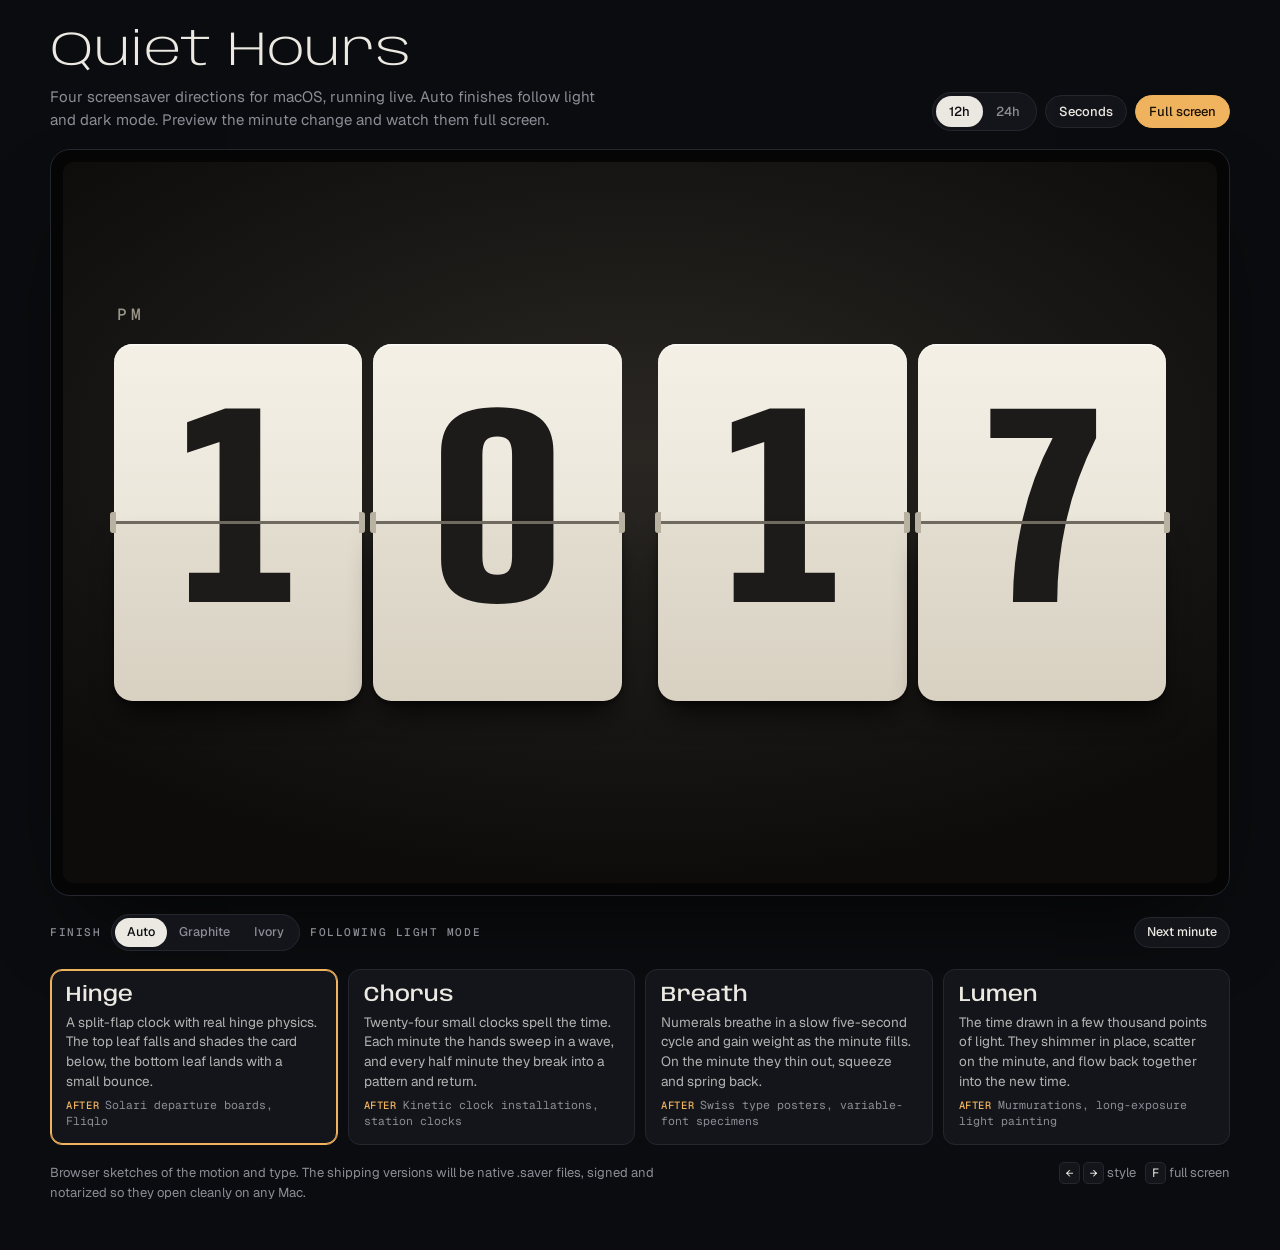
==== reference/prototype.html @ ca8e8304 "Phase 1: screensaver skeleton and Hinge clock QuietHours.saver (principal class QuietHoursView) plus" ====
<!doctype html>
<html lang="en">
<head>
<meta charset="utf-8">
<meta name="viewport" content="width=device-width, initial-scale=1, viewport-fit=cover">
</head>
<body style="margin:0">
<title>Quiet Hours</title>
<meta name="claude:viewport-fit-sides" content="cover">
<link rel="preconnect" href="https://fonts.googleapis.com">
<link rel="preconnect" href="https://fonts.gstatic.com" crossorigin>
<link rel="stylesheet" href="https://fonts.googleapis.com/css2?family=Anybody:wdth,wght@50..150,100..900&family=Geist:wght@400;500;600&family=Geist+Mono:wght@400;500&display=swap">
<style>
/* Layout: a single "display" holding the live clock, controls above, finish + time preview under it, the four directions as picks below */
:root{
  --bg:#0b0c0f; --panel:#13151a; --line:#24272e; --ink:#ece9e2; --muted:#8b8e96; --accent:#f0b35e; --accent-ink:#1c1306;
  --f-display:"Anybody","Arial Narrow",system-ui,sans-serif;
  --f-body:"Geist",system-ui,-apple-system,"Segoe UI",sans-serif;
  --f-mono:"Geist Mono",ui-monospace,"SF Mono",Menlo,monospace;
  color-scheme:dark;
}
[hidden]{display:none!important}
html,body{background:var(--bg);color:var(--ink)}
body{font-family:var(--f-body);font-size:15px;line-height:1.5;-webkit-font-smoothing:antialiased}
.wrap{max-width:1180px;margin:0 auto;padding-left:max(16px,env(safe-area-inset-left,0px));padding-right:max(16px,env(safe-area-inset-right,0px));padding-block:28px 48px;display:grid;gap:18px}
header{display:flex;flex-wrap:wrap;align-items:flex-end;justify-content:space-between;gap:16px 24px}
.brand{min-width:0}
.brand h1{margin:0;font-family:var(--f-display);font-weight:300;font-variation-settings:"wdth" 130,"wght" 280;font-size:clamp(32px,5vw,48px);line-height:1;letter-spacing:-.01em}
.brand p{margin:10px 0 0;color:var(--muted);max-width:56ch;text-wrap:pretty}
.controls{display:flex;flex-wrap:wrap;gap:8px;align-items:center}
.seg{display:inline-flex;flex-wrap:wrap;border:1px solid var(--line);border-radius:999px;padding:3px;background:var(--panel)}
.seg button,.btn{font:500 13px/1 var(--f-body);border-radius:999px;padding:9px 13px;cursor:pointer}
.seg button{color:var(--muted);background:transparent;border:0}
.seg button:hover{color:var(--ink)}
.seg button[aria-pressed="true"]{background:var(--ink);color:var(--bg)}
.btn{border:1px solid var(--line);background:var(--panel);color:var(--ink)}
.btn:hover{border-color:#3a3e47}
.btn[aria-pressed="true"]{border-color:var(--accent);color:var(--accent)}
.btn.primary{background:var(--accent);border-color:var(--accent);color:var(--accent-ink)}
button:focus-visible{outline:2px solid var(--accent);outline-offset:2px}

.device{background:#050506;border:1px solid var(--line);border-radius:20px;padding:clamp(6px,1.1vw,12px);box-shadow:0 40px 90px -40px rgba(0,0,0,.9)}
.screen{position:relative;width:100%;max-width:100%;aspect-ratio:16/10;overflow:hidden;border-radius:10px;background:#000;container-type:inline-size}
.device:fullscreen{padding:0;border:0;border-radius:0;background:#000;display:flex;align-items:stretch}
.device:fullscreen .screen{aspect-ratio:auto;height:100%;border-radius:0}
.device.idle .screen{cursor:none}
.under{display:flex;flex-wrap:wrap;justify-content:space-between;align-items:center;gap:10px 16px}
.finish{display:flex;align-items:center;gap:10px;flex-wrap:wrap}
.label{font:500 11px/1 var(--f-mono);letter-spacing:.14em;text-transform:uppercase;color:var(--muted)}
.finish .seg button{font-size:12.5px;padding:8px 12px}
.sim{display:flex;align-items:center;gap:8px;flex-wrap:wrap}
.sim .btn{padding:8px 12px;font-size:12.5px}
.sim-note{font:500 12px/1 var(--f-mono);color:var(--accent)}

.styles{display:grid;grid-template-columns:repeat(auto-fit,minmax(220px,1fr));gap:10px}
.card{all:unset;box-sizing:border-box;cursor:pointer;display:grid;gap:6px;align-content:start;background:var(--panel);border:1px solid var(--line);border-radius:12px;padding:14px 15px 15px;min-width:0}
.card:hover{border-color:#3a3e47}
.card:focus-visible{outline:2px solid var(--accent);outline-offset:2px}
.card[aria-pressed="true"]{border-color:var(--accent);box-shadow:inset 0 0 0 1px var(--accent)}
.card .nm{font-family:var(--f-display);font-variation-settings:"wdth" 112,"wght" 520;font-size:21px;line-height:1.1;color:var(--ink)}
.card .ln{color:#b3b3b2;font-size:13.5px;line-height:1.45;text-wrap:pretty}
.card .insp{font:11.5px/1.4 var(--f-mono);color:var(--muted)}
.card .insp b{font-weight:500;color:var(--accent);letter-spacing:.06em;text-transform:uppercase;font-size:10.5px;margin-right:6px}
footer{display:flex;flex-wrap:wrap;justify-content:space-between;gap:8px 24px;color:var(--muted);font-size:13px}
footer p{margin:0;max-width:70ch}
kbd{font:12px/1 var(--f-mono);color:var(--ink);border:1px solid var(--line);border-radius:5px;padding:2px 6px;background:var(--panel)}

.fill{position:absolute;inset:0;width:100%;height:100%;display:block}
.corner-label{position:absolute;right:3.2cqw;bottom:2.8cqw;font:500 1.4cqw/1 var(--f-mono);letter-spacing:.24em;white-space:pre}

/* ---------- Hinge ---------- */
.hinge{--bgA:#1a1b1f;--bgB:#070708;--topA:#25262b;--topB:#1d1e22;--botA:#1a1b1e;--botB:#141517;--ink:#efebe2;--seam:#050506;--pin:#34353b;--lab:#7f7c75;--hi:rgba(255,255,255,.07);--fold:rgba(0,0,0,.62);
  position:absolute;inset:0;display:grid;place-items:center;background:radial-gradient(ellipse 70% 60% at 50% 40%,var(--bgA),var(--bgB))}
.hinge[data-v="ivory"]{--bgA:#2a2723;--bgB:#0d0c0b;--topA:#f4f0e6;--topB:#ebe6da;--botA:#e3ddd0;--botB:#d8d1c2;--ink:#1c1b19;--seam:#6f695f;--pin:#b9b2a3;--lab:#9b958a;--hi:rgba(255,255,255,.7);--fold:rgba(40,30,15,.38)}
.hinge-row{position:relative;display:flex;align-items:flex-end;gap:3.2cqw}
.hg{display:flex;gap:1cqw}
.hinge-ampm{position:absolute;left:.3cqw;top:-3.2cqw;font:500 1.4cqw/1 var(--f-mono);letter-spacing:.24em;color:var(--lab)}
.flap{--h:31cqw;--w:21.5cqw;--r:1.6cqw;position:relative;width:var(--w);height:var(--h);perspective:60cqw;font-family:var(--f-display);font-weight:680;font-variation-settings:"wdth" 74,"wght" 680;font-size:calc(var(--h)*.8);color:var(--ink);font-feature-settings:"tnum"}
.flap.blank{display:none}
.hinge.with-s .flap{--h:25cqw;--w:17.4cqw}
.hinge .hs .flap{--h:8.4cqw;--w:5.9cqw;--r:.6cqw;opacity:.82}
.flap .half,.flap .leaf{position:absolute;left:0;right:0;height:50%;overflow:hidden;backface-visibility:hidden;-webkit-backface-visibility:hidden}
.flap .top,.flap .front{top:0;border-radius:var(--r) var(--r) 0 0;transform-origin:50% 100%;background:linear-gradient(var(--topA),var(--topB));box-shadow:inset 0 .12cqw 0 var(--hi)}
.flap .bottom,.flap .back{bottom:0;border-radius:0 0 var(--r) var(--r);transform-origin:50% 0;background:linear-gradient(var(--botA),var(--botB))}
.flap .bottom{box-shadow:0 1.6cqw 2.6cqw -.8cqw rgba(0,0,0,.8),0 .3cqw .5cqw rgba(0,0,0,.35)}
.flap span{position:absolute;left:0;right:0;height:var(--h);line-height:var(--h);text-align:center}
.flap .top span,.flap .front span{top:0}
.flap .bottom span,.flap .back span{bottom:0}
.flap::after{content:"";position:absolute;left:0;right:0;top:calc(50% - .1cqw);height:.2cqw;background:var(--seam);z-index:4}
.flap::before{content:"";position:absolute;left:-.3cqw;right:-.3cqw;top:calc(50% - .9cqw);height:1.8cqw;z-index:5;
  background:linear-gradient(90deg,var(--pin) 0 .55cqw,transparent .55cqw calc(100% - .55cqw),var(--pin) calc(100% - .55cqw));border-radius:.25cqw}
.hs .flap::before{top:calc(50% - .4cqw);height:.8cqw;left:-.15cqw;right:-.15cqw;background:linear-gradient(90deg,var(--pin) 0 .3cqw,transparent .3cqw calc(100% - .3cqw),var(--pin) calc(100% - .3cqw))}
.flap .leaf{display:none;z-index:3}
.flap.go .leaf{display:block}
.flap.go .front{animation:hFold .25s cubic-bezier(.6,0,.95,.5) forwards}
.flap.go .back{transform:rotateX(90deg);animation:hRise .42s .24s cubic-bezier(.18,1.65,.42,1) forwards}
.flap.go .front::after,.flap.go .back::after,.flap.go .bottom::after{content:"";position:absolute;inset:0;pointer-events:none}
.flap.go .front::after{background:linear-gradient(rgba(0,0,0,0),var(--fold));opacity:0;animation:hIn .25s forwards}
.flap.go .back::after{background:linear-gradient(var(--fold),rgba(0,0,0,0));animation:hOut .42s .24s forwards}
.flap.go .bottom::after{background:var(--fold);opacity:0;animation:hIn .25s forwards}
@keyframes hFold{from{transform:rotateX(0)}to{transform:rotateX(-90deg)}}
@keyframes hRise{from{transform:rotateX(90deg)}to{transform:rotateX(0)}}
@keyframes hIn{from{opacity:0}to{opacity:1}}
@keyframes hOut{from{opacity:1}to{opacity:0}}

/* ---------- Breath ---------- */
.breath{--bgA:#16161a;--bgB:#08080a;--ink:#f2eee6;--muted:#6f6d68;--tick:#2b2b30;
  position:absolute;inset:0;display:grid;place-content:center;justify-items:center;gap:2.6cqw;background:radial-gradient(ellipse 80% 70% at 50% 45%,var(--bgA),var(--bgB))}
.breath[data-v="paper"]{--bgA:#f2efe8;--bgB:#e2ddd2;--ink:#151515;--muted:#8e887d;--tick:#cdc6b8}
.br-time{display:flex;align-items:center;font-family:var(--f-display);font-size:28cqw;line-height:.8;color:var(--ink);letter-spacing:-.01em;font-feature-settings:"tnum"}
.br-time .d{display:inline-block;text-align:center;will-change:font-variation-settings}
.br-colon{display:flex;flex-direction:column;gap:var(--cg,.13em);margin:0 .05em;padding-top:.04em}
.br-colon i{display:block;width:var(--cd,.1em);height:var(--cd,.1em);border-radius:50%;background:var(--ink)}
.br-scale{display:flex;align-items:flex-end;gap:.42cqw;height:2.2cqw}
.br-scale b{display:block;width:.22cqw;height:1.1cqw;background:var(--tick);border-radius:.1cqw;transition:background .4s,height .4s}
.br-scale b.maj{height:1.8cqw}
.br-scale b.on{background:var(--ink)}
.br-meta{display:flex;gap:2.4cqw;min-height:1.6cqw;font:500 1.4cqw/1 var(--f-mono);letter-spacing:.24em;color:var(--muted)}

@media (prefers-reduced-motion: reduce){
  .flap.go .front,.flap.go .back,.flap.go .front::after,.flap.go .back::after,.flap.go .bottom::after{animation-duration:.01s;animation-delay:0s}
}
</style>

<div class="wrap">
  <header>
    <div class="brand">
      <h1>Quiet Hours</h1>
      <p>Four screensaver directions for macOS, running live. Auto finishes follow light and dark mode. Preview the minute change and watch them full screen.</p>
    </div>
    <div class="controls" role="group" aria-label="Clock settings">
      <div class="seg" role="group" aria-label="Hour format">
        <button type="button" id="fmt12" aria-pressed="true">12h</button>
        <button type="button" id="fmt24" aria-pressed="false">24h</button>
      </div>
      <button type="button" class="btn" id="secs" aria-pressed="false">Seconds</button>
      <button type="button" class="btn primary" id="fs">Full screen</button>
    </div>
  </header>

  <div class="device" id="device">
    <div class="screen" id="screen"></div>
  </div>

  <div class="under">
    <div class="finish">
      <span class="label">Finish</span>
      <div class="seg" id="finish" role="group" aria-label="Finish"></div>
      <span class="label" id="autoNote" hidden></span>
    </div>
    <div class="sim">
      <span class="sim-note" id="simNote" hidden>Previewing another time</span>
      <button type="button" class="btn" id="nextMin">Next minute</button>
      <button type="button" class="btn" id="live" hidden>Back to live</button>
    </div>
  </div>

  <div class="styles" id="styles" role="group" aria-label="Clock styles"></div>

  <footer>
    <p>Browser sketches of the motion and type. The shipping versions will be native .saver files, signed and notarized so they open cleanly on any Mac.</p>
    <span><kbd>←</kbd> <kbd>→</kbd> style &nbsp; <kbd>F</kbd> full screen</span>
  </footer>
</div>

<script>
(function(){
const reduce = matchMedia('(prefers-reduced-motion: reduce)').matches;
const state = {style:'hinge', h24:false, secs:false, offset:0, v:{}};
try{ const s=JSON.parse(localStorage.getItem('quiet-hours-3')||'{}'); if(s.style) state.style=s.style; state.h24=!!s.h24; state.secs=!!s.secs; if(s.v) state.v=s.v; }catch(e){}
function save(){ try{ localStorage.setItem('quiet-hours-3', JSON.stringify({style:state.style,h24:state.h24,secs:state.secs,v:state.v})); }catch(e){} }

const pad=n=>String(n).padStart(2,'0');
function parts(){
  const d=new Date(Date.now()+state.offset);
  const h=d.getHours(), m=d.getMinutes(), s=d.getSeconds(), ms=d.getMilliseconds();
  const hd=state.h24?h:(h%12||12);
  const hs=state.h24?pad(hd):(hd<10?' '+hd:String(hd));
  return {d,h,m,s,ms,pm:h>=12,digits:hs+pad(m),sec:pad(s)};
}
const ampm=p=>state.h24?'':(p.pm?'PM':'AM');
const clamp=(v,a,b)=>Math.max(a,Math.min(b,v));
function canvasIn(el){
  const cv=document.createElement('canvas'); cv.className='fill'; el.appendChild(cv);
  const o={cv,ctx:cv.getContext('2d'),W:0,H:0,dpr:1,gen:0};
  o.ro=new ResizeObserver(()=>{ const r=el.getBoundingClientRect(); o.dpr=Math.min(2,window.devicePixelRatio||1); o.W=r.width; o.H=r.height; cv.width=Math.max(1,Math.round(r.width*o.dpr)); cv.height=Math.max(1,Math.round(r.height*o.dpr)); o.gen++; });
  o.ro.observe(el); return o;
}
function offscreen(w,h){ const c=document.createElement('canvas'); c.width=Math.max(1,Math.ceil(w)); c.height=Math.max(1,Math.ceil(h)); return c; }

/* ================= Hinge ================= */
const Hinge={
  id:'hinge', name:'Hinge',
  line:'A split-flap clock with real hinge physics. The top leaf falls and shades the card below, the bottom leaf lands with a small bounce.',
  insp:'Solari departure boards, Fliqlo',
  variants:[{id:'auto',name:'Auto'},{id:'graphite',name:'Graphite'},{id:'ivory',name:'Ivory'}], dark:'graphite', light:'ivory',
  mount(el,v){
    const card='<div class="flap"><div class="half top"><span></span></div><div class="half bottom"><span></span></div><div class="leaf front"><span></span></div><div class="leaf back"><span></span></div></div>';
    el.innerHTML=`<div class="hinge" data-v="${v}"><div class="hinge-row"><div class="hinge-ampm"></div><div class="hg">${card+card}</div><div class="hg">${card+card}</div><div class="hg hs">${card+card}</div></div></div>`;
    const root=el.firstElementChild, flaps=[...el.querySelectorAll('.flap')], hs=el.querySelector('.hs'), ap=el.querySelector('.hinge-ampm');
    function set(f,val){
      if(f._v===val) return;
      f.classList.toggle('blank', val==='');
      const sp=f.querySelectorAll('span'), old=f._v; f._v=val;
      if(old===undefined||old===''||reduce){ sp.forEach(x=>x.textContent=val); return; }
      sp[0].textContent=val; sp[1].textContent=old; sp[2].textContent=old; sp[3].textContent=val;
      f.classList.remove('go'); void f.offsetWidth; f.classList.add('go');
      clearTimeout(f._t); f._t=setTimeout(()=>{ sp[1].textContent=val; f.classList.remove('go'); },700);
    }
    return {
      frame(p){
        root.classList.toggle('with-s',state.secs); hs.hidden=!state.secs;
        [...p.digits].forEach((c,i)=>set(flaps[i],c===' '?'':c));
        if(state.secs){ set(flaps[4],p.sec[0]); set(flaps[5],p.sec[1]); }
        ap.textContent=ampm(p);
      },
      destroy(){ flaps.forEach(f=>clearTimeout(f._t)); }
    };
  }
};

/* ================= Chorus ================= */
const N=[225,225];
const PAT={
  '0':[[[90,180],[270,180]],[[0,180],[0,180]],[[0,90],[0,270]]],
  '1':[[N,[180,180]],[N,[0,180]],[N,[0,0]]],
  '2':[[[90,90],[270,180]],[[90,180],[270,0]],[[0,90],[270,270]]],
  '3':[[[90,90],[270,180]],[[90,90],[0,180]],[[90,90],[270,0]]],
  '4':[[[180,180],[180,180]],[[0,90],[0,180]],[N,[0,0]]],
  '5':[[[90,180],[270,270]],[[0,90],[270,180]],[[90,90],[0,270]]],
  '6':[[[90,180],[270,270]],[[0,90],[270,180]],[[0,90],[0,270]]],
  '7':[[[90,90],[270,180]],[N,[0,180]],[N,[0,0]]],
  '8':[[[90,180],[270,180]],[[0,90],[0,270]],[[90,180],[270,180]]],
  '9':[[[90,180],[270,180]],[[0,90],[0,180]],[[90,90],[0,270]]],
  ' ':[[N,N],[N,N],[N,N]]
};
const CHORUS_PAL={
  night:{bg:'#09090b',faceA:'#1d1e23',faceB:'#0f1013',rim:'rgba(255,255,255,.07)',tick:'rgba(255,255,255,.16)',hand:[243,239,230],shadow:'rgba(0,0,0,.6)',label:'rgba(236,233,226,.42)'},
  paper:{bg:'#e6e2d8',faceA:'#fbf9f4',faceB:'#e4dfd4',rim:'rgba(0,0,0,.09)',tick:'rgba(0,0,0,.22)',hand:[22,22,24],shadow:'rgba(60,45,20,.22)',label:'rgba(30,28,24,.5)'}
};
const Chorus={
  id:'chorus', name:'Chorus',
  line:'Twenty-four small clocks spell the time. Each minute the hands sweep in a wave, and every half minute they break into a pattern and return.',
  insp:'Kinetic clock installations, station clocks',
  variants:[{id:'auto',name:'Auto'},{id:'night',name:'Night'},{id:'paper',name:'Paper'}], dark:'night', light:'paper',
  mount(el,v){
    const pal=CHORUS_PAL[v]||CHORUS_PAL.night;
    el.style.background=pal.bg;
    const C=canvasIn(el), label=document.createElement('div'); label.className='corner-label'; label.style.color=pal.label; el.appendChild(label);
    const cells=[]; for(let c=0;c<8;c++) for(let r=0;r<3;r++) cells.push({c,r,fa:225,fb:225,da:0,db:0,fal:.25,dal:0,st:0,del:0});
    const DUR=reduce?400:2600, GAP=[0,.2,1,1.2];
    let key=null, face=null, faceKey='';
    const patterns=[
      ()=>[45,225],
      ()=>[90,270],
      (cl)=>{ const x=(cl.c+GAP[cl.c>>1])-4.1, y=cl.r-1; const a=(Math.atan2(y,x)*180/Math.PI+90+360)%360; return [a,(a+180)%360]; }
    ];
    function val(cl,t){ const k=clamp((t-cl.st-cl.del)/DUR,0,1); const e=k<.5?4*k*k*k:1-Math.pow(-2*k+2,3)/2; return {a:cl.fa+cl.da*e,b:cl.fb+cl.db*e,al:cl.fal+cl.dal*e}; }
    function retarget(fn,t,wave){
      for(const cl of cells){
        const [ta,tb,neutral]=fn(cl), cur=val(cl,t);
        cl.fa=((cur.a%360)+360)%360; cl.fb=((cur.b%360)+360)%360; cl.fal=cur.al;
        cl.da=((ta-cl.fa)+360)%360+360;
        cl.db=-((((cl.fb-tb)+360)%360)+360);
        cl.dal=(neutral?.25:1)-cl.fal; cl.st=t;
        const x=(cl.c+GAP[cl.c>>1])-4.1, y=cl.r-1;
        cl.del=reduce?0:(wave==='ripple'?Math.hypot(x,y)*170:cl.c*90+cl.r*55);
      }
    }
    function buildFace(R,dpr){
      const S=(R*2+6)*dpr, c=offscreen(S,S), x=c.getContext('2d'); x.scale(dpr,dpr);
      const m=R+3;
      const g=x.createRadialGradient(m,m-R*.5,R*.1,m,m,R); g.addColorStop(0,pal.faceA); g.addColorStop(1,pal.faceB);
      x.beginPath(); x.arc(m,m,R,0,Math.PI*2); x.fillStyle=g; x.fill();
      x.lineWidth=1; x.strokeStyle=pal.rim; x.stroke();
      x.strokeStyle=pal.tick; x.lineCap='round';
      for(let i=0;i<12;i++){ const a=i*Math.PI/6, r1=R*(i%3===0?.8:.86), r2=R*.92; x.lineWidth=Math.max(1,R*(i%3===0?.035:.022)); x.beginPath(); x.moveTo(m+Math.cos(a)*r1,m+Math.sin(a)*r1); x.lineTo(m+Math.cos(a)*r2,m+Math.sin(a)*r2); x.stroke(); }
      return {c,S:S/dpr};
    }
    return {
      frame(p,t){
        const inPat=!reduce && p.s>=27 && p.s<36;
        const k=inPat?'pat'+(p.m%3)+p.digits:p.digits;
        if(k!==key){
          const wasPat=key&&key.startsWith('pat'); key=k;
          if(inPat){ const fn=patterns[p.m%3]; retarget(cl=>[...fn(cl),false],t,'ripple'); }
          else retarget(cl=>{ const pat=(PAT[p.digits[cl.c>>1]]||PAT[' '])[cl.r][cl.c&1]; return [pat[0],pat[1],pat===N]; },t,wasPat?'ripple':'wave');
        }
        const {ctx,W,H,dpr}=C; ctx.setTransform(dpr,0,0,dpr,0,0);
        ctx.fillStyle=pal.bg; ctx.fillRect(0,0,W,H);
        const cs=Math.min(W*.9/9.2,H*.74/3), x0=(W-cs*9.2)/2, y0=(H-cs*3)/2, R=cs*.47;
        const fk=R.toFixed(2)+'|'+dpr; if(fk!==faceKey){ faceKey=fk; face=buildFace(R,dpr); }
        const hw=cs*.115, so=cs*.032, [hr,hg,hb]=pal.hand;
        ctx.lineCap='round';
        for(const cl of cells){
          const vv=val(cl,t), cx=x0+(cl.c+GAP[cl.c>>1])*cs+cs/2, cy=y0+cl.r*cs+cs/2;
          ctx.drawImage(face.c,cx-face.S/2,cy-face.S/2,face.S,face.S);
          const ends=[vv.a,vv.b].map(ang=>{ const rad=(ang-90)*Math.PI/180; return [cx+Math.cos(rad)*R*.9,cy+Math.sin(rad)*R*.9]; });
          ctx.globalAlpha=vv.al; ctx.strokeStyle=pal.shadow; ctx.lineWidth=hw;
          for(const [ex,ey] of ends){ ctx.beginPath(); ctx.moveTo(cx+so*.6,cy+so); ctx.lineTo(ex+so*.6,ey+so); ctx.stroke(); }
          ctx.globalAlpha=1; ctx.strokeStyle=`rgba(${hr},${hg},${hb},${vv.al.toFixed(3)})`;
          for(const [ex,ey] of ends){ ctx.beginPath(); ctx.moveTo(cx,cy); ctx.lineTo(ex,ey); ctx.stroke(); }
          ctx.beginPath(); ctx.arc(cx,cy,hw*.62,0,Math.PI*2); ctx.fillStyle=`rgba(${hr},${hg},${hb},${Math.max(.5,vv.al).toFixed(3)})`; ctx.fill();
        }
        ctx.globalAlpha=1;
        label.textContent=[state.secs?p.sec:'',ampm(p)].filter(Boolean).join('   ');
      },
      destroy(){ C.ro.disconnect(); el.style.background=''; }
    };
  }
};

/* ================= Breath ================= */
const Breath={
  id:'breath', name:'Breath',
  line:'Numerals breathe in a slow five-second cycle and gain weight as the minute fills. On the minute they thin out, squeeze and spring back.',
  insp:'Swiss type posters, variable-font specimens',
  variants:[{id:'auto',name:'Auto'},{id:'graphite',name:'Graphite'},{id:'paper',name:'Paper'}], dark:'graphite', light:'paper',
  mount(el,v){
    el.innerHTML=`<div class="breath" data-v="${v}"><div class="br-time"><span class="d"></span><span class="d"></span><span class="br-colon"><i></i><i></i></span><span class="d"></span><span class="d"></span></div><div class="br-scale">${Array.from({length:60},(_,i)=>`<b class="${i%5===0?'maj':''}"></b>`).join('')}</div><div class="br-meta"><span class="br-sec"></span><span class="br-ampm"></span></div></div>`;
    const root=el.firstElementChild, ds=[...el.querySelectorAll('.d')], colon=el.querySelector('.br-colon'), ticks=[...el.querySelectorAll('.br-scale b')], sec=el.querySelector('.br-sec'), ap=el.querySelector('.br-ampm');
    let wg=null, lt=0, lastS=-1;
    function set(d,val,t){
      if(d._v===val) return; const first=d._v===undefined; d._v=val;
      if(first||reduce){ d.textContent=val; d._a=null; return; }
      d._a={st:t,nv:val,swapped:false};
    }
    const back=k=>{ const c1=3.2,c3=c1+1; return 1+c3*Math.pow(k-1,3)+c1*Math.pow(k-1,2); };
    return {
      frame(p,t){
        const f=(p.s*1000+p.ms)/60000, target=110+790*f;
        const dt=Math.min(64,t-(lt||t)); lt=t;
        wg = wg===null ? target : wg+(target-wg)*Math.min(1,dt/(reduce?1:220));
        [...p.digits].forEach((c,i)=>set(ds[i],c===' '?'':c,t));
        ds.forEach((d,i)=>{
          let wd=92, op=1;
          if(d._a){
            const e=t-d._a.st;
            if(e<230){ const k=(e/230)**2; wd=92-42*k; op=1-.92*k; }
            else{
              if(!d._a.swapped){ d.textContent=d._a.nv; d._a.swapped=true; }
              const k=clamp((e-230)/900,0,1); wd=50+42*back(k); op=Math.min(1,.08+k*3);
              if(k>=1) d._a=null;
            }
          }
          const br=reduce?0:Math.sin(t/900-i*.32), w=clamp(wg+80*br,100,900);
          d.style.fontVariationSettings=`"wght" ${w.toFixed(0)}, "wdth" ${(wd+5*br).toFixed(1)}`;
          d.style.opacity=op.toFixed(3);
        });
        colon.style.setProperty('--cd',(.075+.07*((wg-110)/790)).toFixed(3)+'em');
        colon.style.opacity=(reduce?1:(.35+.65*(.5+.5*Math.cos(p.ms/1000*Math.PI*2)))).toFixed(3);
        if(p.s!==lastS){ lastS=p.s; ticks.forEach((b,j)=>b.classList.toggle('on',j<=p.s)); }
        sec.textContent=state.secs?p.sec:''; ap.textContent=ampm(p);
      },
      destroy(){}
    };
  }
};

/* ================= Lumen ================= */
const LUMEN_PAL={
  night:{bg:'7,8,11',ink:'255,228,186',mode:'lighter',fade:.2,alpha:.85,label:'rgba(255,228,186,.45)'},
  paper:{bg:'236,232,224',ink:'26,24,22',mode:'source-over',fade:.26,alpha:.38,label:'rgba(30,28,24,.5)'}
};
const Lumen={
  id:'lumen', name:'Lumen',
  line:'The time drawn in a few thousand points of light. They shimmer in place, scatter on the minute, and flow back together into the new time.',
  insp:'Murmurations, long-exposure light painting',
  variants:[{id:'auto',name:'Auto'},{id:'night',name:'Night'},{id:'paper',name:'Paper'}], dark:'night', light:'paper',
  mount(el,v){
    const pal=LUMEN_PAL[v]||LUMEN_PAL.night;
    el.style.background=`rgb(${pal.bg})`;
    const C=canvasIn(el), label=document.createElement('div'); label.className='corner-label'; label.style.color=pal.label; el.appendChild(label);
    const samp=document.createElement('canvas'), sx=samp.getContext('2d',{willReadFrequently:true});
    let P=0,px,py,vx,vy,tx,ty,ph, key=null, gen=-1, lt=0, relUntil=0, alive=true;
    function alloc(n,W,H){ P=n; px=new Float32Array(n); py=new Float32Array(n); vx=new Float32Array(n); vy=new Float32Array(n); tx=new Float32Array(n); ty=new Float32Array(n); ph=new Float32Array(n);
      for(let i=0;i<n;i++){ px[i]=Math.random()*W; py[i]=Math.random()*H; ph[i]=Math.random()*6.2832; tx[i]=px[i]; ty[i]=py[i]; } }
    function targets(text,W,H){
      const sw=Math.max(80,Math.round(W/3)), sh=Math.max(50,Math.round(H/3)); samp.width=sw; samp.height=sh;
      sx.clearRect(0,0,sw,sh); sx.fillStyle='#fff'; sx.textAlign='center'; sx.textBaseline='middle';
      let fs=sh*.6; const face=s=>`800 ${s}px Anybody, "Arial Narrow", sans-serif`;
      sx.font=face(fs); const tw=sx.measureText(text).width; if(tw>sw*.82){ fs*=sw*.82/tw; sx.font=face(fs); }
      sx.fillText(text,sw/2,sh/2+fs*.03);
      const d=sx.getImageData(0,0,sw,sh).data, pts=[];
      for(let y=0;y<sh;y++) for(let x=0;x<sw;x++) if(d[(y*sw+x)*4+3]>140) pts.push(x,y);
      const m=pts.length/2; if(!m) return false;
      const kx=W/sw, ky=H/sh;
      for(let i=0;i<P;i++){ const k=(Math.random()*m)|0; tx[i]=(pts[k*2]+Math.random())*kx; ty[i]=(pts[k*2+1]+Math.random())*ky; }
      return true;
    }
    if(document.fonts&&document.fonts.ready) document.fonts.ready.then(()=>{ if(alive) key=null; });
    return {
      frame(p,t){
        const {ctx,W,H,dpr}=C; if(!W||!H) return;
        ctx.setTransform(dpr,0,0,dpr,0,0);
        if(C.gen!==gen){ gen=C.gen; alloc(clamp(Math.round(W*H/170),1800,6000),W,H); key=null; ctx.fillStyle=`rgb(${pal.bg})`; ctx.fillRect(0,0,W,H); }
        const txt=state.h24?p.digits.slice(0,2)+':'+p.digits.slice(2):p.digits.trim().replace(/^(\d{1,2})(\d{2})$/,'$1:$2');
        if(txt!==key){
          const first=key===null;
          if(targets(txt,W,H)){ key=txt;
            if(!first&&!reduce){ relUntil=t+750; const sc=W/1000; for(let i=0;i<P;i++){ const a=Math.random()*6.2832, s=(1+Math.random()*4)*sc; vx[i]+=Math.cos(a)*s*4; vy[i]+=Math.sin(a)*s*4-sc*2; } }
          }
        }
        const dt=Math.min(50,t-(lt||t)); lt=t; const f=dt/16.67;
        const k=reduce?1:(t<relUntil?.0016:.011), damp=Math.pow(.89,f), nz=reduce?0:W/15000;
        for(let i=0;i<P;i++){
          if(reduce){ px[i]=tx[i]; py[i]=ty[i]; continue; }
          const n1=Math.sin(py[i]*.013+t*.0007+ph[i]), n2=Math.cos(px[i]*.011-t*.0006+ph[i]);
          vx[i]=(vx[i]+((tx[i]-px[i])*k+n1*nz)*f)*damp; vy[i]=(vy[i]+((ty[i]-py[i])*k+n2*nz)*f)*damp;
          px[i]+=vx[i]*f; py[i]+=vy[i]*f;
        }
        ctx.globalCompositeOperation='source-over'; ctx.globalAlpha=1;
        ctx.fillStyle=`rgba(${pal.bg},${reduce?1:pal.fade})`; ctx.fillRect(0,0,W,H);
        ctx.globalCompositeOperation=pal.mode; ctx.fillStyle=`rgb(${pal.ink})`;
        const s=Math.max(1.2,W/720);
        for(let i=0;i<P;i++){
          ctx.globalAlpha=pal.alpha*(.55+.45*Math.sin(t*.0021+ph[i]*3));
          ctx.fillRect(px[i]-s/2,py[i]-s/2,s,s);
        }
        ctx.globalAlpha=1; ctx.globalCompositeOperation='source-over';
        label.textContent=[state.secs?p.sec:'',ampm(p)].filter(Boolean).join('   ');
      },
      destroy(){ alive=false; C.ro.disconnect(); el.style.background=''; }
    };
  }
};

/* ================= app ================= */
const STYLES=[Hinge,Chorus,Breath,Lumen];
const screen=document.getElementById('screen'), device=document.getElementById('device'), list=document.getElementById('styles'), finish=document.getElementById('finish');
list.innerHTML=STYLES.map(s=>`<button type="button" class="card" id="card-${s.id}" data-id="${s.id}" aria-pressed="false"><span class="nm">${s.name}</span><span class="ln">${s.line}</span><span class="insp"><b>After</b>${s.insp}</span></button>`).join('');
let active=null, S=null;
const autoNote=document.getElementById('autoNote');
const isDark=()=>{ const a=document.documentElement.getAttribute('data-theme'); if(a==='dark') return true; if(a==='light') return false; return matchMedia('(prefers-color-scheme: dark)').matches; };
const onTheme=()=>{ if(S&&state.v[S.id]==='auto') mount(S.id); };
try{ matchMedia('(prefers-color-scheme: dark)').addEventListener('change',onTheme); }catch(e){}
new MutationObserver(onTheme).observe(document.documentElement,{attributes:true,attributeFilter:['data-theme']});
function mount(id){
  if(active) active.destroy();
  screen.innerHTML=''; screen.removeAttribute('style');
  S=STYLES.find(s=>s.id===id)||STYLES[0];
  state.style=S.id;
  const v=(S.variants.find(x=>x.id===state.v[S.id])||S.variants[0]).id; state.v[S.id]=v;
  const resolved=v==='auto'?(isDark()?S.dark:S.light):v;
  active=S.mount(screen,resolved);
  autoNote.hidden=v!=='auto'; autoNote.textContent='Following '+(isDark()?'dark':'light')+' mode';
  list.querySelectorAll('.card').forEach(c=>c.setAttribute('aria-pressed',String(c.dataset.id===S.id)));
  finish.innerHTML=S.variants.map(x=>`<button type="button" id="fin-${x.id}" data-v="${x.id}" aria-pressed="${x.id===v}">${x.name}</button>`).join('');
  save();
}
list.addEventListener('click',e=>{ const c=e.target.closest('.card'); if(c) mount(c.dataset.id); });
finish.addEventListener('click',e=>{ const bt=e.target.closest('button'); if(!bt) return; state.v[S.id]=bt.dataset.v; mount(S.id); });

const b12=document.getElementById('fmt12'), b24=document.getElementById('fmt24'), bs=document.getElementById('secs');
function syncControls(){ b12.setAttribute('aria-pressed',String(!state.h24)); b24.setAttribute('aria-pressed',String(state.h24)); bs.setAttribute('aria-pressed',String(state.secs)); }
b12.onclick=()=>{ state.h24=false; syncControls(); save(); };
b24.onclick=()=>{ state.h24=true; syncControls(); save(); };
bs.onclick=()=>{ state.secs=!state.secs; syncControls(); save(); };

const note=document.getElementById('simNote'), live=document.getElementById('live');
function syncSim(){ const on=state.offset!==0; note.hidden=!on; live.hidden=!on; }
document.getElementById('nextMin').onclick=()=>{ const p=parts(); state.offset+=(60-p.s)*1000-p.ms+40; syncSim(); };
live.onclick=()=>{ state.offset=0; syncSim(); };

function goFull(){
  if(document.fullscreenElement||document.webkitFullscreenElement){ (document.exitFullscreen||document.webkitExitFullscreen).call(document); return; }
  const req=device.requestFullscreen||device.webkitRequestFullscreen;
  if(req){ try{ const r=req.call(device); if(r&&r.catch) r.catch(()=>{}); }catch(e){} }
}
document.getElementById('fs').onclick=goFull;
let idleT; device.addEventListener('mousemove',()=>{ device.classList.remove('idle'); clearTimeout(idleT); idleT=setTimeout(()=>device.classList.add('idle'),1800); });
document.addEventListener('keydown',e=>{
  if(e.metaKey||e.ctrlKey||e.altKey) return;
  const i=STYLES.findIndex(s=>s.id===state.style);
  if(e.key==='ArrowRight'){ mount(STYLES[(i+1)%STYLES.length].id); e.preventDefault(); }
  else if(e.key==='ArrowLeft'){ mount(STYLES[(i-1+STYLES.length)%STYLES.length].id); e.preventDefault(); }
  else if(e.key==='f'||e.key==='F'){ goFull(); }
});

syncControls(); syncSim(); mount(state.style);
(function loop(t){ if(active){ try{ active.frame(parts(),t); }catch(err){ console.error(err); } } requestAnimationFrame(loop); })(performance.now());
})();
</script>

</body>
</html>
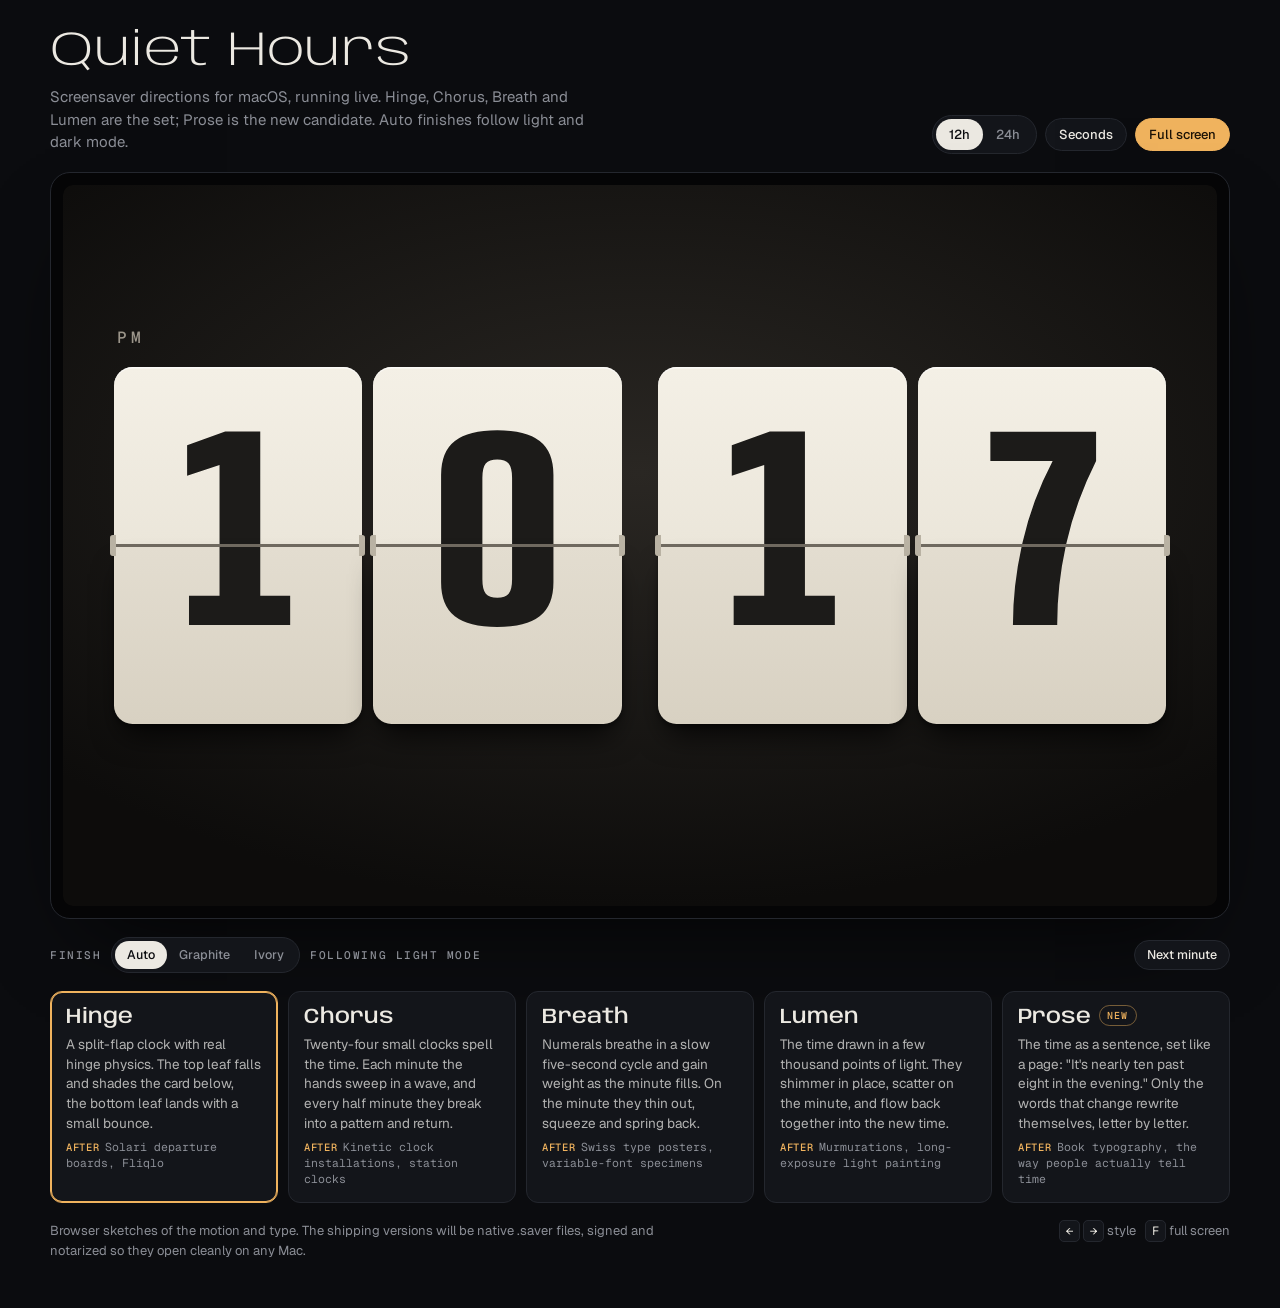
==== commit 2ecfefe1: "Phase 5: Prose style The time as one sentence, set like a page ("It's nearly ten past eight in the e" ====
--- a/reference/prototype.html
+++ b/reference/prototype.html
@@ -9,7 +9,7 @@
 <meta name="claude:viewport-fit-sides" content="cover">
 <link rel="preconnect" href="https://fonts.googleapis.com">
 <link rel="preconnect" href="https://fonts.gstatic.com" crossorigin>
-<link rel="stylesheet" href="https://fonts.googleapis.com/css2?family=Anybody:wdth,wght@50..150,100..900&family=Geist:wght@400;500;600&family=Geist+Mono:wght@400;500&display=swap">
+<link rel="stylesheet" href="https://fonts.googleapis.com/css2?family=Anybody:wdth,wght@50..150,100..900&family=Instrument+Serif:ital@0;1&family=Geist:wght@400;500;600&family=Geist+Mono:wght@400;500&display=swap">
 <style>
 /* Layout: a single "display" holding the live clock, controls above, finish + time preview under it, the four directions as picks below */
 :root{
@@ -17,6 +17,7 @@
   --f-display:"Anybody","Arial Narrow",system-ui,sans-serif;
   --f-body:"Geist",system-ui,-apple-system,"Segoe UI",sans-serif;
   --f-mono:"Geist Mono",ui-monospace,"SF Mono",Menlo,monospace;
+  --f-serif:"Instrument Serif","Iowan Old Style",Georgia,serif;
   color-scheme:dark;
 }
 [hidden]{display:none!important}
@@ -117,6 +118,25 @@
 .br-scale b.on{background:var(--ink)}
 .br-meta{display:flex;gap:2.4cqw;min-height:1.6cqw;font:500 1.4cqw/1 var(--f-mono);letter-spacing:.24em;color:var(--muted)}
 
+
+.card .tag{font:500 10px/1 var(--f-mono);letter-spacing:.12em;text-transform:uppercase;color:var(--accent);border:1px solid rgba(240,179,94,.45);border-radius:999px;padding:3px 7px;margin-left:8px;vertical-align:4px}
+/* ---------- Prose ---------- */
+.prose{--bgA:#16161a;--bgB:#09090b;--ink:#efebe2;--muted:rgba(239,235,226,.42);
+  position:absolute;inset:0;display:grid;align-content:center;padding:0 9cqw;background:radial-gradient(ellipse 85% 75% at 40% 45%,var(--bgA),var(--bgB))}
+.prose[data-v="paper"]{--bgA:#f4f1ea;--bgB:#e4dfd4;--ink:#171614;--muted:rgba(23,22,20,.5)}
+.ps-block{display:grid;gap:3.4cqw;max-width:80cqw}
+.ps{margin:0;font-family:var(--f-serif);font-size:9.6cqw;line-height:1.04;letter-spacing:-.012em;color:var(--ink);text-wrap:balance}
+.ps .w{white-space:nowrap;display:inline-block}
+.ps .w.em{font-style:italic}
+.ps .c{display:inline-block;white-space:pre}
+.ps .w.out .c{animation:psOut .38s cubic-bezier(.5,0,.75,0) forwards;animation-delay:calc(var(--i) * 14ms)}
+.ps .w.in .c{opacity:0;animation:psIn .8s cubic-bezier(.2,.8,.2,1) forwards;animation-delay:calc(var(--i) * 30ms)}
+@keyframes psOut{to{opacity:0;transform:translateY(-.22em);filter:blur(.06em)}}
+@keyframes psIn{from{opacity:0;transform:translateY(.28em);filter:blur(.08em)}to{opacity:1;transform:none;filter:none}}
+.ps-caret{display:inline-block;width:.05em;height:.78em;margin-left:.1em;vertical-align:-.04em;background:var(--ink);animation:psBlink 1.2s ease-in-out infinite}
+@keyframes psBlink{0%,45%{opacity:.9}55%,100%{opacity:0}}
+.ps-cap{display:flex;align-items:center;gap:1.4cqw;font:500 1.4cqw/1 var(--f-mono);letter-spacing:.22em;color:var(--muted)}
+.ps-cap::before{content:"";display:block;width:3.2cqw;height:1px;background:currentColor}
 @media (prefers-reduced-motion: reduce){
   .flap.go .front,.flap.go .back,.flap.go .front::after,.flap.go .back::after,.flap.go .bottom::after{animation-duration:.01s;animation-delay:0s}
 }
@@ -126,7 +146,7 @@
   <header>
     <div class="brand">
       <h1>Quiet Hours</h1>
-      <p>Four screensaver directions for macOS, running live. Auto finishes follow light and dark mode. Preview the minute change and watch them full screen.</p>
+      <p>Screensaver directions for macOS, running live. Hinge, Chorus, Breath and Lumen are the set; Prose is the new candidate. Auto finishes follow light and dark mode.</p>
     </div>
     <div class="controls" role="group" aria-label="Clock settings">
       <div class="seg" role="group" aria-label="Hour format">
@@ -167,8 +187,8 @@
 (function(){
 const reduce = matchMedia('(prefers-reduced-motion: reduce)').matches;
 const state = {style:'hinge', h24:false, secs:false, offset:0, v:{}};
-try{ const s=JSON.parse(localStorage.getItem('quiet-hours-3')||'{}'); if(s.style) state.style=s.style; state.h24=!!s.h24; state.secs=!!s.secs; if(s.v) state.v=s.v; }catch(e){}
-function save(){ try{ localStorage.setItem('quiet-hours-3', JSON.stringify({style:state.style,h24:state.h24,secs:state.secs,v:state.v})); }catch(e){} }
+try{ const s=JSON.parse(localStorage.getItem('quiet-hours-4')||'{}'); if(s.style) state.style=s.style; state.h24=!!s.h24; state.secs=!!s.secs; if(s.v) state.v=s.v; }catch(e){}
+function save(){ try{ localStorage.setItem('quiet-hours-4', JSON.stringify({style:state.style,h24:state.h24,secs:state.secs,v:state.v})); }catch(e){} }
 
 const pad=n=>String(n).padStart(2,'0');
 function parts(){
@@ -425,10 +445,67 @@
   }
 };
 
+/* ================= Prose ================= */
+const NUMW=['twelve','one','two','three','four','five','six','seven','eight','nine','ten','eleven'];
+const MINW={5:'five',10:'ten',15:'a quarter',20:'twenty',25:'twenty-five',35:'twenty-five',40:'twenty',45:'a quarter',50:'ten',55:'five'};
+function proseTokens(h,m){
+  const rem=m%5; let tgt=m-rem, lead=[];
+  if(rem===1||rem===2) lead=['just','after'];
+  else if(rem>=3){ tgt+=5; lead=['nearly']; }
+  let hh=h; if(tgt===60){ tgt=0; hh=h+1; } else if(tgt>30) hh=h+1; hh%=24;
+  const toks=[{t:"It's"}, ...lead.map(t=>({t}))];
+  const special = hh===0 ? 'midnight' : (hh===12 && tgt===0 ? 'noon' : null);
+  const hw = special || NUMW[hh%12];
+  if(tgt===0){ toks.push({t:hw,em:true}); if(!special) toks.push({t:"o'clock"}); }
+  else if(tgt===30){ toks.push({t:'half'},{t:'past'},{t:hw,em:true}); }
+  else { MINW[tgt].split(' ').forEach(t=>toks.push({t})); toks.push({t:tgt<30?'past':'to'},{t:hw,em:true}); }
+  if(!special){ const tod = hh<5?['at','night']:hh<12?['in','the','morning']:hh<17?['in','the','afternoon']:hh<21?['in','the','evening']:['at','night']; tod.forEach(t=>toks.push({t})); }
+  toks[toks.length-1]={...toks[toks.length-1],t:toks[toks.length-1].t+'.'};
+  return toks;
+}
+const Prose={
+  id:'prose', name:'Prose', isNew:true,
+  line:'The time as a sentence, set like a page: "It\'s nearly ten past eight in the evening." Only the words that change rewrite themselves, letter by letter.',
+  insp:'Book typography, the way people actually tell time',
+  variants:[{id:'auto',name:'Auto'},{id:'night',name:'Night'},{id:'paper',name:'Paper'}], dark:'night', light:'paper',
+  mount(el,v){
+    el.innerHTML=`<div class="prose" data-v="${v}"><div class="ps-block"><p class="ps"></p><div class="ps-cap"></div></div></div>`;
+    const P=el.querySelector('.ps'), cap=el.querySelector('.ps-cap');
+    let cur=[], key=null, timer=null;
+    const caret=document.createElement('span'); caret.className='ps-caret';
+    function wordEl(tk,cls,start){ const s=document.createElement('span'); s.className='w'+(tk.em?' em':'')+(cls?' '+cls:'');
+      [...tk.t].forEach((ch,i)=>{ const c=document.createElement('span'); c.className='c'; c.textContent=ch; c.style.setProperty('--i',start+i); s.appendChild(c); }); return s; }
+    function lay(items){ P.innerHTML=''; items.forEach((it,i)=>{ if(i) P.appendChild(document.createTextNode(' ')); P.appendChild(it.el); }); P.appendChild(caret); }
+    function render(toks){
+      clearTimeout(timer);
+      if(!cur.length||reduce){ cur=toks.map(tk=>({...tk,el:wordEl(tk,'',0)})); lay(cur); return; }
+      let a=0; while(a<cur.length&&a<toks.length&&cur[a].t===toks[a].t&&!!cur[a].em===!!toks[a].em) a++;
+      let b=0; while(b<cur.length-a&&b<toks.length-a&&cur[cur.length-1-b].t===toks[toks.length-1-b].t&&!!cur[cur.length-1-b].em===!!toks[toks.length-1-b].em) b++;
+      const oldMid=cur.slice(a,cur.length-b); let n=0;
+      oldMid.forEach(o=>{ o.el.classList.add('out'); [...o.el.children].forEach(c=>c.style.setProperty('--i',n++)); });
+      const outMs=oldMid.length?380+n*14:0;
+      timer=setTimeout(()=>{
+        let k=0; const mid=toks.slice(a,toks.length-b).map(tk=>{ const e=wordEl(tk,'in',k); k+=tk.t.length; return {...tk,el:e}; });
+        cur=[...cur.slice(0,a),...mid,...cur.slice(cur.length-b)];
+        lay(cur);
+      },outMs);
+    }
+    return {
+      frame(p){
+        const toks=proseTokens(p.h,p.m), k=toks.map(x=>x.t).join(' ');
+        if(k!==key){ key=k; render(toks); }
+        const hd=state.h24?pad(p.h):String(p.h%12||12);
+        cap.textContent=`${hd}:${pad(p.m)}${state.secs?':'+p.sec:''}${state.h24?'':' '+(p.pm?'PM':'AM')}`;
+      },
+      destroy(){ clearTimeout(timer); }
+    };
+  }
+};
+
 /* ================= app ================= */
-const STYLES=[Hinge,Chorus,Breath,Lumen];
+const STYLES=[Hinge,Chorus,Breath,Lumen,Prose];
 const screen=document.getElementById('screen'), device=document.getElementById('device'), list=document.getElementById('styles'), finish=document.getElementById('finish');
-list.innerHTML=STYLES.map(s=>`<button type="button" class="card" id="card-${s.id}" data-id="${s.id}" aria-pressed="false"><span class="nm">${s.name}</span><span class="ln">${s.line}</span><span class="insp"><b>After</b>${s.insp}</span></button>`).join('');
+list.innerHTML=STYLES.map(s=>`<button type="button" class="card" id="card-${s.id}" data-id="${s.id}" aria-pressed="false"><span class="nm">${s.name}${s.isNew?'<span class="tag">New</span>':''}</span><span class="ln">${s.line}</span><span class="insp"><b>After</b>${s.insp}</span></button>`).join('');
 let active=null, S=null;
 const autoNote=document.getElementById('autoNote');
 const isDark=()=>{ const a=document.documentElement.getAttribute('data-theme'); if(a==='dark') return true; if(a==='light') return false; return matchMedia('(prefers-color-scheme: dark)').matches; };
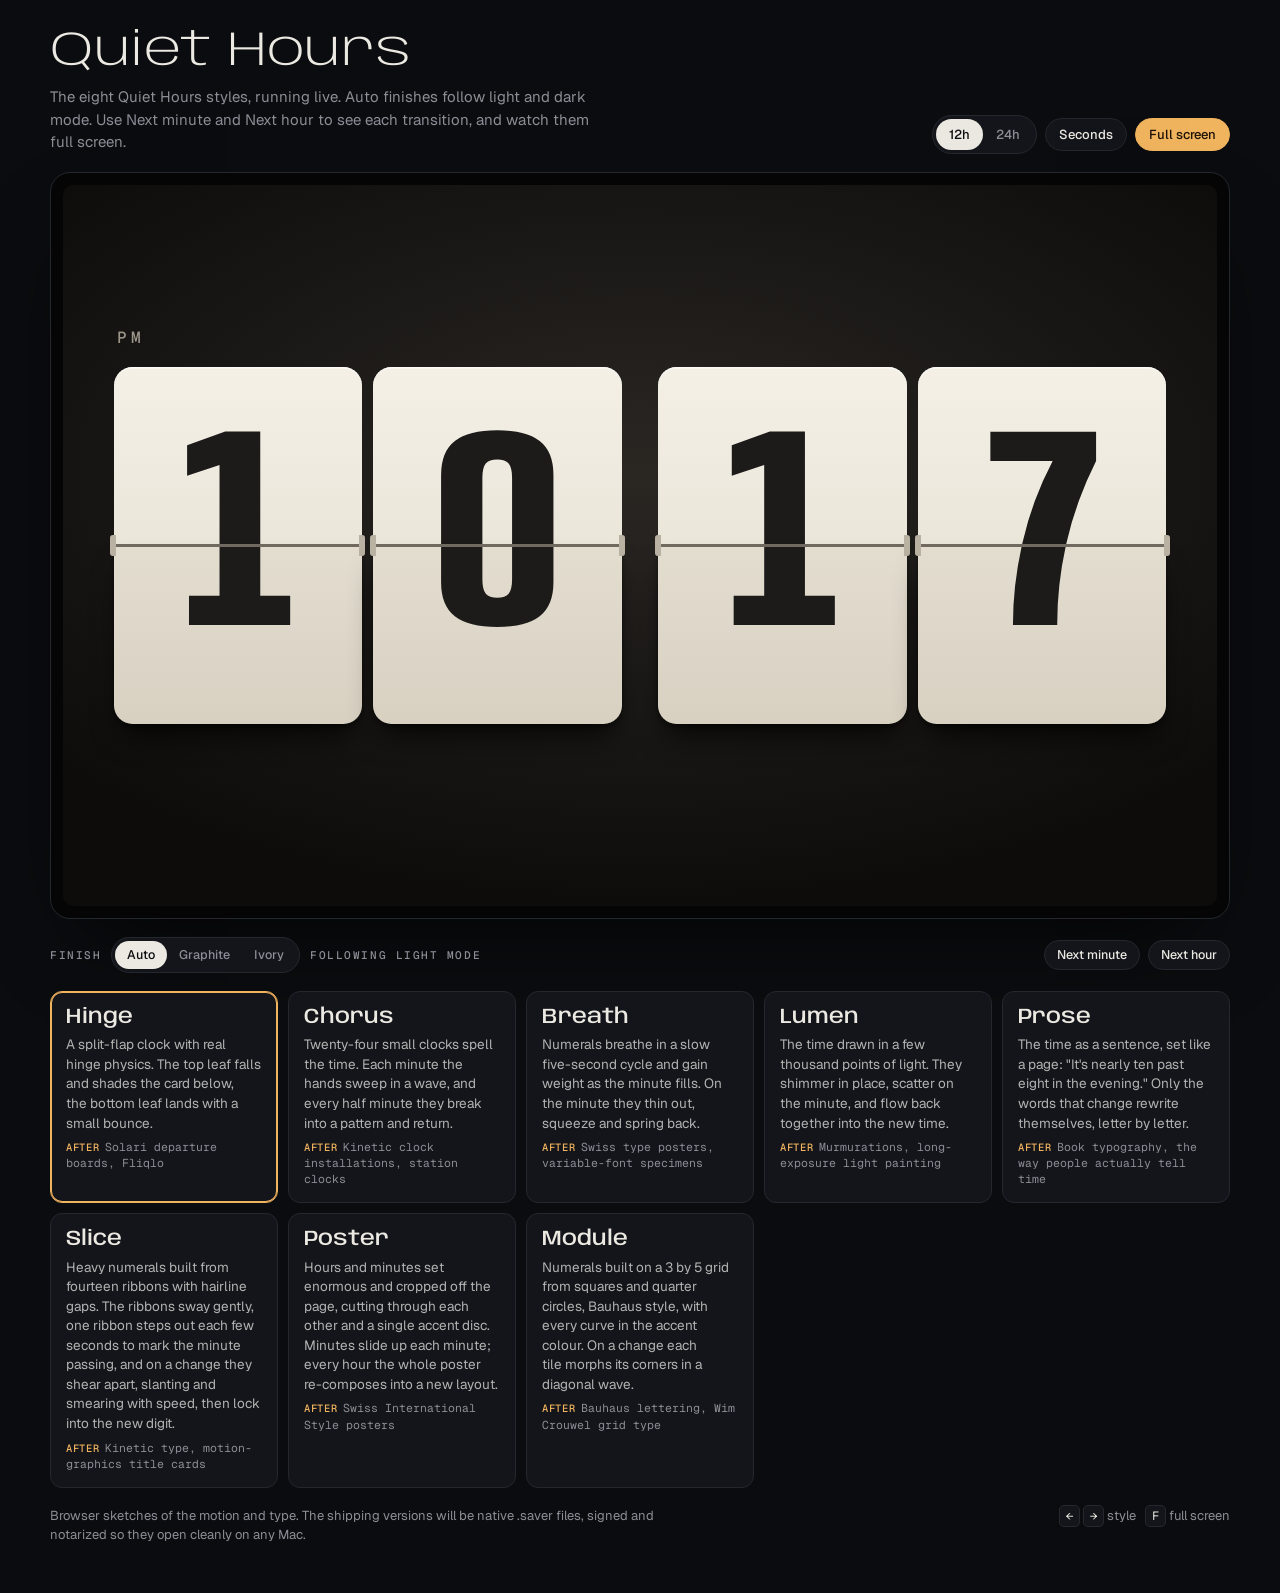
==== commit 648b31ae: "Phases 6–8: Slice, Poster and Module styles, as three more savers From the updated PRD and prototype" ====
--- a/reference/prototype.html
+++ b/reference/prototype.html
@@ -137,6 +137,7 @@
 @keyframes psBlink{0%,45%{opacity:.9}55%,100%{opacity:0}}
 .ps-cap{display:flex;align-items:center;gap:1.4cqw;font:500 1.4cqw/1 var(--f-mono);letter-spacing:.22em;color:var(--muted)}
 .ps-cap::before{content:"";display:block;width:3.2cqw;height:1px;background:currentColor}
+
 @media (prefers-reduced-motion: reduce){
   .flap.go .front,.flap.go .back,.flap.go .front::after,.flap.go .back::after,.flap.go .bottom::after{animation-duration:.01s;animation-delay:0s}
 }
@@ -146,7 +147,7 @@
   <header>
     <div class="brand">
       <h1>Quiet Hours</h1>
-      <p>Screensaver directions for macOS, running live. Hinge, Chorus, Breath and Lumen are the set; Prose is the new candidate. Auto finishes follow light and dark mode.</p>
+      <p>The eight Quiet Hours styles, running live. Auto finishes follow light and dark mode. Use Next minute and Next hour to see each transition, and watch them full screen.</p>
     </div>
     <div class="controls" role="group" aria-label="Clock settings">
       <div class="seg" role="group" aria-label="Hour format">
@@ -171,6 +172,7 @@
     <div class="sim">
       <span class="sim-note" id="simNote" hidden>Previewing another time</span>
       <button type="button" class="btn" id="nextMin">Next minute</button>
+      <button type="button" class="btn" id="nextHour">Next hour</button>
       <button type="button" class="btn" id="live" hidden>Back to live</button>
     </div>
   </div>
@@ -464,7 +466,7 @@
   return toks;
 }
 const Prose={
-  id:'prose', name:'Prose', isNew:true,
+  id:'prose', name:'Prose',
   line:'The time as a sentence, set like a page: "It\'s nearly ten past eight in the evening." Only the words that change rewrite themselves, letter by letter.',
   insp:'Book typography, the way people actually tell time',
   variants:[{id:'auto',name:'Auto'},{id:'night',name:'Night'},{id:'paper',name:'Paper'}], dark:'night', light:'paper',
@@ -502,8 +504,172 @@
   }
 };
 
+/* ================= Round 3 helpers ================= */
+const TAU=Math.PI*2;
+const easeBack=k=>{ const c1=1.9,c3=c1+1; return 1+c3*Math.pow(k-1,3)+c1*Math.pow(k-1,2); };
+const expoIO=k=>k<=0?0:k>=1?1:k<.5?Math.pow(2,20*k-10)/2:(2-Math.pow(2,-20*k+10))/2;
+function setStretch(ctx,v){ try{ if('fontStretch' in ctx) ctx.fontStretch=v; }catch(e){} }
+const R3_PAL={
+  night:{bg:['#17171b','#08080a'],ink:[239,235,226],accent:'#f0b35e',rule:'rgba(239,235,226,.14)',label:'rgba(236,233,226,.42)'},
+  paper:{bg:['#f3f0e9','#ddd7cb'],ink:[22,21,20],accent:'#2b4c7e',rule:'rgba(22,21,20,.16)',label:'rgba(30,28,24,.5)'}
+};
+function r3bg(ctx,W,H,pal){ const g=ctx.createRadialGradient(W*.5,H*.42,0,W*.5,H*.5,Math.max(W,H)*.7); g.addColorStop(0,pal.bg[0]); g.addColorStop(1,pal.bg[1]); ctx.fillStyle=g; ctx.fillRect(0,0,W,H); }
+const rgbS=(c,a=1)=>`rgba(${c[0]},${c[1]},${c[2]},${a})`;
+function trimTime(p){ return state.h24 ? p.digits.slice(0,2)+':'+p.digits.slice(2) : p.digits.trim().replace(/^(\d{1,2})(\d{2})$/,'$1:$2'); }
+
+/* ================= Slice ================= */
+const Slice={
+  id:'slice', name:'Slice',
+  line:'Heavy numerals built from fourteen ribbons with hairline gaps. The ribbons sway gently, one ribbon steps out each few seconds to mark the minute passing, and on a change they shear apart, slanting and smearing with speed, then lock into the new digit.',
+  insp:'Kinetic type, motion-graphics title cards',
+  variants:[{id:'auto',name:'Auto'},{id:'night',name:'Night'},{id:'paper',name:'Paper'}], dark:'night', light:'paper',
+  mount(el,v){
+    const pal=R3_PAL[v]||R3_PAL.night; el.style.background=pal.bg[1];
+    const C=canvasIn(el), label=document.createElement('div'); label.className='corner-label'; label.style.color=pal.label; el.appendChild(label);
+    const cache={}; const N=14, DUR=760, STAG=34;
+    function glyph(ch,S,color,dpr){ const k=ch+'|'+S.toFixed(1)+'|'+color+'|'+dpr; if(cache[k]) return cache[k];
+      const w=S*.72, h=S*1.02, c=offscreen(w*dpr,h*dpr), x=c.getContext('2d'); x.scale(dpr,dpr); x.fillStyle=color; x.font=`800 ${S}px Anybody, "Arial Narrow", sans-serif`; setStretch(x,'semi-condensed'); x.textAlign='center'; x.textBaseline='middle'; x.fillText(ch,w/2,h/2+S*.035); return cache[k]={c,w,h}; }
+    const slots=[0,1,2,3].map(()=>({ch:null,old:null,t0:0}));
+    return {
+      frame(p,t){
+        const {ctx,W,H,dpr}=C; if(!W||!H) return; ctx.setTransform(dpr,0,0,dpr,0,0); r3bg(ctx,W,H,pal);
+        const ink=rgbS(pal.ink); let order=0;
+        [...p.digits].forEach((ch,i)=>{ const s=slots[i]; if(ch===s.ch) return; if(s.ch!==null&&!reduce){ s.old=s.ch; s.t0=t+order++*130; } s.ch=ch; });
+        const vis=slots.map((s,i)=>({s,i})).filter(o=>o.s.ch!==' '||(o.s.old&&o.s.old!==' '));
+        const units=vis.length*.72+.3+(vis.length-2)*.04, S=Math.min(H*.6,W*.86/units), dw=S*.72, gap=S*.04, colonW=S*.3;
+        let x=(W-units*S)/2; const y=H/2-S*.51, scanF=((p.s+p.ms/1000)/60)*N, scanB=Math.floor(scanF), bump=Math.sin((scanF-scanB)*Math.PI);
+        vis.forEach((o,j)=>{ const s=o.s, G=glyph(s.ch,S,ink,dpr), A=glyph(s.ch,S,pal.accent,dpr), O=s.old?glyph(s.old,S,ink,dpr):null, bh=G.h/N, mid=(N-1)/2, gp=Math.max(1,S*.0075);
+          const anim=O&&t<=s.t0+DUR+mid*STAG+20; if(!anim) s.old=null;
+          for(let b=0;b<N;b++){ const by=y+b*bh;
+            ctx.save(); ctx.beginPath(); ctx.rect(x-S*.06,by,G.w+S*.12,bh-gp); ctx.clip();
+            if(!anim){
+              const io=reduce?0:S*.011*Math.sin(t*.0015-b*.5-j*.9)+(b===scanB?S*.05*bump:0);
+              ctx.drawImage(G.c,x+io,y,G.w,G.h);
+              if(b===scanB&&!reduce){ ctx.globalAlpha=.9*bump; ctx.drawImage(A.c,x+io,y,A.w,A.h); ctx.globalAlpha=1; }
+            } else {
+              const k=clamp((t-s.t0-Math.abs(b-mid)*STAG)/DUR,0,1), e=expoIO(k), vel=clamp((expoIO(Math.min(1,k+.01))-e)/.01/7,0,1), dir=b%2?1:-1, sh=dw*1.2;
+              const cx=x+G.w/2, cy=by+bh/2; ctx.translate(cx,cy); ctx.transform(1,0,-dir*vel*.4,1,0,0); ctx.translate(-cx,-cy);
+              if(e<1) ctx.drawImage(O.c,x+dir*sh*e,y,O.w,O.h);
+              if(e>0){ const nx=x-dir*sh*(1-e);
+                for(let g=4;g>=1;g--){ ctx.globalAlpha=(.3/g)*vel; ctx.drawImage(G.c,nx-dir*sh*.05*g,y,G.w,G.h); }
+                ctx.globalAlpha=1; ctx.drawImage(G.c,nx,y,G.w,G.h);
+                const ac=Math.max(vel,(1-e)*.35); if(ac>.01){ ctx.globalAlpha=ac; ctx.drawImage(A.c,nx,y,A.w,A.h); ctx.globalAlpha=1; } }
+            }
+            ctx.restore(); }
+          x+=dw; if(j<vis.length-1){ if(o.i===1){ const cx=x+colonW/2, op=reduce?1:(p.ms<500?1:.3), sq=S*.09; ctx.fillStyle=rgbS(pal.ink,op);
+              [-1,1].forEach(sg=>{ const top=H/2+sg*S*.17-sq/2; for(let r=0;r<3;r++) ctx.fillRect(cx-sq/2,top+r*sq/3,sq,sq/3-Math.max(1,S*.0075)*.6); }); x+=colonW; } else x+=gap; } });
+        label.textContent=[state.secs?p.sec:'',ampm(p)].filter(Boolean).join('   ');
+      },
+      destroy(){ C.ro.disconnect(); el.style.background=''; }
+    };
+  }
+};
+
+/* ================= Poster ================= */
+const POSTER_LAYOUTS=[
+  {h:{x:-.035,y:.79,s:1.04,a:'left'},  m:{x:1.03,y:1.13,s:1.04,a:'right'}, dot:{x:.8,y:.27,r:.13}, lab:{x:.965,y:.05,a:'right',b:'top'}},
+  {h:{x:1.035,y:.74,s:1.0,a:'right'},  m:{x:-.03,y:1.14,s:1.06,a:'left'},  dot:{x:.16,y:.22,r:.12}, lab:{x:.965,y:.94,a:'right',b:'bottom'}},
+  {h:{x:.5,y:.6,s:.88,a:'center'},     m:{x:.5,y:1.13,s:.88,a:'center'},   dot:{x:.88,y:.52,r:.09}, lab:{x:.035,y:.94,a:'left',b:'bottom'}}
+];
+const Poster={
+  id:'poster', name:'Poster',
+  line:'Hours and minutes set enormous and cropped off the page, cutting through each other and a single accent disc. Minutes slide up each minute; every hour the whole poster re-composes into a new layout.',
+  insp:'Swiss International Style posters',
+  variants:[{id:'auto',name:'Auto'},{id:'night',name:'Night'},{id:'paper',name:'Paper'}], dark:'night', light:'paper',
+  mount(el,v){
+    const pal=R3_PAL[v]||R3_PAL.night; el.style.background=pal.bg[1];
+    const C=canvasIn(el), X=document.createElement('canvas'), xc=X.getContext('2d'); let gen=-1;
+    let cur=null, old=null, t0=0, kind='min';
+    return {
+      frame(p,t){
+        const {ctx,W,H,dpr}=C; if(!W||!H) return;
+        if(gen!==C.gen){ gen=C.gen; X.width=W*dpr; X.height=H*dpr; }
+        const hh=state.h24?pad(p.h):pad(p.h%12||12), mm=pad(p.m), L=p.h%3;
+        if(!cur||cur.hh!==hh||cur.mm!==mm||cur.L!==L){ const nx={hh,mm,L}; if(cur&&!reduce){ old=cur; t0=t; kind=(cur.hh!==hh||cur.L!==L)?'hour':'min'; } cur=nx; }
+        const k=old?clamp((t-t0)/(kind==='hour'?1500:1100),0,1):1, e=expoIO(k); if(old&&k>=1) old=null;
+        const ink=rgbS(pal.ink), drift=reduce?0:1;
+        xc.setTransform(dpr,0,0,dpr,0,0); xc.globalCompositeOperation='source-over'; xc.clearRect(0,0,W,H); xc.globalCompositeOperation='xor'; xc.textBaseline='alphabetic';
+        const txt=(str,spec,dx,dy)=>{ xc.font=`800 ${spec.s*H}px Anybody, "Arial Narrow", sans-serif`; setStretch(xc,'condensed'); xc.textAlign=spec.a; xc.fillStyle=ink; xc.fillText(str,spec.x*W+dx,spec.y*H+dy); };
+        const disc=(spec,sc,dx,dy)=>{ if(sc<=.01) return; xc.fillStyle=pal.accent; xc.beginPath(); xc.arc(spec.x*W+dx,spec.y*H+dy,spec.r*H*sc,0,TAU); xc.fill(); };
+        const dh=Math.sin(t/23000)*W*.008*drift, dm=Math.cos(t/29000)*W*.008*drift, dd=Math.sin(t/17000)*H*.02*drift;
+        const LN=POSTER_LAYOUTS[cur.L];
+        if(old&&kind==='hour'){ const LO=POSTER_LAYOUTS[old.L];
+          txt(old.hh,LO.h,dh-e*W*1.15,0); txt(old.mm,LO.m,dm,e*H*1.15); disc(LO.dot,1-e,0,dd);
+          txt(cur.hh,LN.h,dh+(1-e)*W*1.15,0); txt(cur.mm,LN.m,dm,(1-e)*H*1.15); disc(LN.dot,easeBack(clamp((k-.35)/.65,0,1)),0,dd);
+        } else {
+          txt(cur.hh,LN.h,dh,0);
+          if(old){ txt(old.mm,LN.m,dm,-e*H); txt(cur.mm,LN.m,dm,(1-e)*H); } else txt(cur.mm,LN.m,dm,0);
+          disc(LN.dot,1,0,dd);
+        }
+        ctx.setTransform(dpr,0,0,dpr,0,0); r3bg(ctx,W,H,pal);
+        ctx.strokeStyle=rgbS(pal.ink,.05); ctx.lineWidth=1; for(let i=1;i<6;i++){ ctx.beginPath(); ctx.moveTo(W*i/6,0); ctx.lineTo(W*i/6,H); ctx.stroke(); }
+        ctx.drawImage(X,0,0,W,H);
+        const fsz=Math.max(9,W*.0118), sp=s=>s.split('').join(' '); ctx.font=`500 ${fsz}px "Geist Mono", ui-monospace, monospace`; ctx.fillStyle=pal.label; ctx.textBaseline='top';
+        const lb=LN.lab, l1=sp(p.d.toLocaleDateString('en-GB',{weekday:'long'}).toUpperCase()+'  '+pad(p.d.getDate())+'.'+pad(p.d.getMonth()+1)), l2=sp('QUIET HOURS  /  NO. '+hh+(state.h24?'':' '+(p.pm?'PM':'AM'))+(state.secs?'  /  '+p.sec:''));
+        ctx.globalAlpha=old&&kind==='hour'?e:1; ctx.textAlign=lb.a; const tx=lb.x*W;
+        if(lb.b==='top'){ ctx.fillText(l1,tx,lb.y*H); ctx.fillText(l2,tx,lb.y*H+fsz*1.9); } else { ctx.textBaseline='bottom'; ctx.fillText(l2,tx,lb.y*H); ctx.fillText(l1,tx,lb.y*H-fsz*1.9); }
+        ctx.globalAlpha=1;
+        ctx.fillStyle=pal.accent; ctx.fillRect(0,H-Math.max(2,H*.004),W*((p.s+p.ms/1000)/60),Math.max(2,H*.004));
+      },
+      destroy(){ C.ro.disconnect(); el.style.background=''; }
+    };
+  }
+};
+
+/* ================= Module ================= */
+const MOD_DIG={
+  '0':['a#b','#.#','#.#','#.#','d#c'],
+  '1':['a#.','.#.','.#.','.#.','###'],
+  '2':['a#b','..#','a#c','#..','###'],
+  '3':['##b','..#','.##','..#','##c'],
+  '4':['#.#','#.#','d##','..#','..#'],
+  '5':['###','#..','##b','..#','##c'],
+  '6':['a##','#..','##b','#.#','d#c'],
+  '7':['###','..#','..#','..#','..#'],
+  '8':['a#b','#.#','###','#.#','d#c'],
+  '9':['a#b','#.#','d##','..#','##c'],
+  ' ':['...','...','...','...','...']
+};
+const MOD_SHAPE={'.':{s:0,r:[0,0,0,0]},'#':{s:1,r:[0,0,0,0]},'a':{s:1,r:[1,0,0,0]},'b':{s:1,r:[0,1,0,0]},'c':{s:1,r:[0,0,1,0]},'d':{s:1,r:[0,0,0,1]}};
+function rrect(ctx,x,y,w,h,r){ const [a,b,c,d]=r.map(v=>Math.max(0,Math.min(v,Math.min(w,h))));
+  ctx.beginPath(); ctx.moveTo(x+a,y); ctx.lineTo(x+w-b,y); b?ctx.arcTo(x+w,y,x+w,y+b,b):ctx.lineTo(x+w,y); ctx.lineTo(x+w,y+h-c); c?ctx.arcTo(x+w,y+h,x+w-c,y+h,c):ctx.lineTo(x+w,y+h);
+  ctx.lineTo(x+d,y+h); d?ctx.arcTo(x,y+h,x,y+h-d,d):ctx.lineTo(x,y+h); ctx.lineTo(x,y+a); a?ctx.arcTo(x,y,x+a,y,a):ctx.lineTo(x,y); ctx.closePath(); }
+const Module={
+  id:'module', name:'Module',
+  line:'Numerals built on a 3 by 5 grid from squares and quarter circles, Bauhaus style, with every curve in the accent colour. On a change each tile morphs its corners in a diagonal wave.',
+  insp:'Bauhaus lettering, Wim Crouwel grid type',
+  variants:[{id:'auto',name:'Auto'},{id:'night',name:'Night'},{id:'paper',name:'Paper'}], dark:'night', light:'paper',
+  mount(el,v){
+    const pal=R3_PAL[v]||R3_PAL.night; el.style.background=pal.bg[1];
+    const C=canvasIn(el), label=document.createElement('div'); label.className='corner-label'; label.style.color=pal.label; el.appendChild(label);
+    const acc=[1,3,5].map(i=>parseInt(pal.accent.slice(i,i+2),16));
+    const slots=[0,1,2,3].map(()=>({ch:null,tiles:Array.from({length:15},()=>({from:MOD_SHAPE['.'],to:MOD_SHAPE['.'],t0:0}))}));
+    const cur=(tl,t)=>{ const k=clamp((t-tl.t0)/(reduce?1:820),0,1), e=reduce?1:easeBack(k); return {s:tl.from.s+(tl.to.s-tl.from.s)*e, r:tl.from.r.map((v,i)=>v+(tl.to.r[i]-v)*clamp(expoIO(k),0,1)), k}; };
+    return {
+      frame(p,t){
+        const {ctx,W,H,dpr}=C; if(!W||!H) return; ctx.setTransform(dpr,0,0,dpr,0,0); r3bg(ctx,W,H,pal);
+        [...p.digits].forEach((ch,i)=>{ const s=slots[i]; if(ch===s.ch) return; const first=s.ch===null, pat=MOD_DIG[ch]||MOD_DIG[' '];
+          s.tiles.forEach((tl,n)=>{ const r=(n/3)|0, c=n%3, sh=MOD_SHAPE[pat[r][c]]; const now=cur(tl,t); tl.from={s:now.s,r:now.r}; tl.to=sh; tl.t0=first?t-2000:t+(r+c)*55; }); s.ch=ch; });
+        const vis=slots.map((s,i)=>({s,i})).filter(o=>o.s.ch!==' ');
+        const units=vis.length*3+(vis.length-2)*.7+2.2, u=Math.min(W*.82/units,H*.6/5), gp=u*.05;
+        let x=(W-units*u)/2; const y=(H-5*u)/2;
+        ctx.fillStyle=rgbS(pal.ink,.07); for(let gy=y-u*2;gy<H;gy+=u){ for(let gx=(x%u)-u;gx<W;gx+=u){ ctx.fillRect(gx-1,gy-1,2,2); } }
+        vis.forEach((o,j)=>{
+          o.s.tiles.forEach((tl,n)=>{ const c=cur(tl,t); if(c.s<=.01) return; const r=(n/3)|0, col=n%3, sz=(u-gp)*c.s, cx=x+col*u+u/2, cy=y+r*u+u/2, curve=Math.max(...c.r);
+            const mix=[0,1,2].map(q=>Math.round(pal.ink[q]+(acc[q]-pal.ink[q])*curve));
+            ctx.fillStyle=`rgb(${mix})`; rrect(ctx,cx-sz/2,cy-sz/2,sz,sz,c.r.map(v=>v*sz)); ctx.fill(); });
+          x+=3*u; if(j<vis.length-1){ if(o.i===1){ const cx=x+1.1*u; ctx.fillStyle=pal.accent; [1.5,3.5].forEach(rr=>{ ctx.beginPath(); ctx.arc(cx,y+rr*u,(u-gp)*.42*(reduce?1:(p.ms<500?1:.85)),0,TAU); ctx.fill(); }); x+=2.2*u; } else x+=.7*u; } });
+        const sy=y+5*u+u*.9; ctx.fillStyle=rgbS(pal.ink,.25); const n=Math.round((p.s+p.ms/1000)/60*30), sx0=W/2-15*u*.32;
+        for(let i=0;i<30;i++){ ctx.fillStyle=i<n?pal.accent:rgbS(pal.ink,.14); ctx.fillRect(sx0+i*u*.32,sy,u*.22,u*.08); }
+        label.textContent=[state.secs?p.sec:'',ampm(p)].filter(Boolean).join('   ');
+      },
+      destroy(){ C.ro.disconnect(); el.style.background=''; }
+    };
+  }
+};
+
 /* ================= app ================= */
-const STYLES=[Hinge,Chorus,Breath,Lumen,Prose];
+const STYLES=[Hinge,Chorus,Breath,Lumen,Prose,Slice,Poster,Module];
 const screen=document.getElementById('screen'), device=document.getElementById('device'), list=document.getElementById('styles'), finish=document.getElementById('finish');
 list.innerHTML=STYLES.map(s=>`<button type="button" class="card" id="card-${s.id}" data-id="${s.id}" aria-pressed="false"><span class="nm">${s.name}${s.isNew?'<span class="tag">New</span>':''}</span><span class="ln">${s.line}</span><span class="insp"><b>After</b>${s.insp}</span></button>`).join('');
 let active=null, S=null;
@@ -538,6 +704,7 @@
 function syncSim(){ const on=state.offset!==0; note.hidden=!on; live.hidden=!on; }
 document.getElementById('nextMin').onclick=()=>{ const p=parts(); state.offset+=(60-p.s)*1000-p.ms+40; syncSim(); };
 live.onclick=()=>{ state.offset=0; syncSim(); };
+document.getElementById('nextHour').onclick=()=>{ const p=parts(); state.offset+=((59-p.m)*60+(60-p.s))*1000-p.ms+40; syncSim(); };
 
 function goFull(){
   if(document.fullscreenElement||document.webkitFullscreenElement){ (document.exitFullscreen||document.webkitExitFullscreen).call(document); return; }
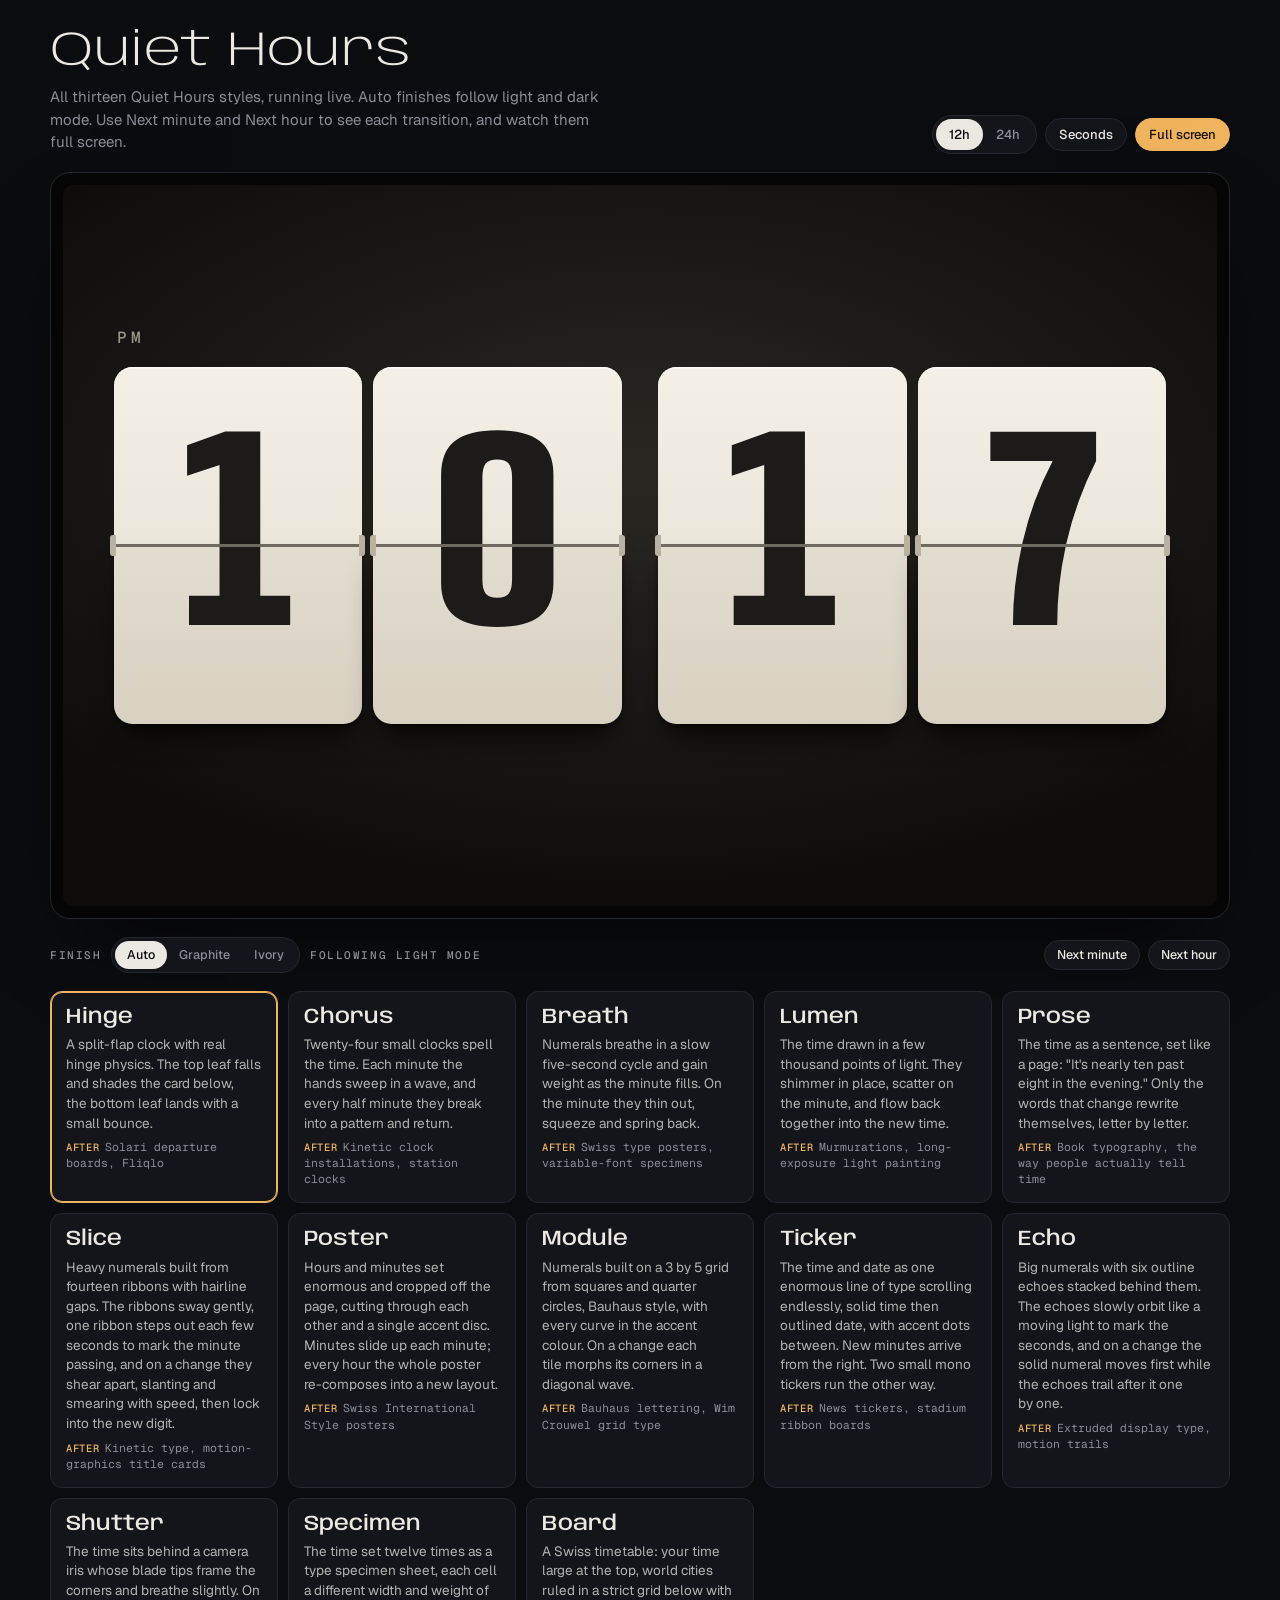
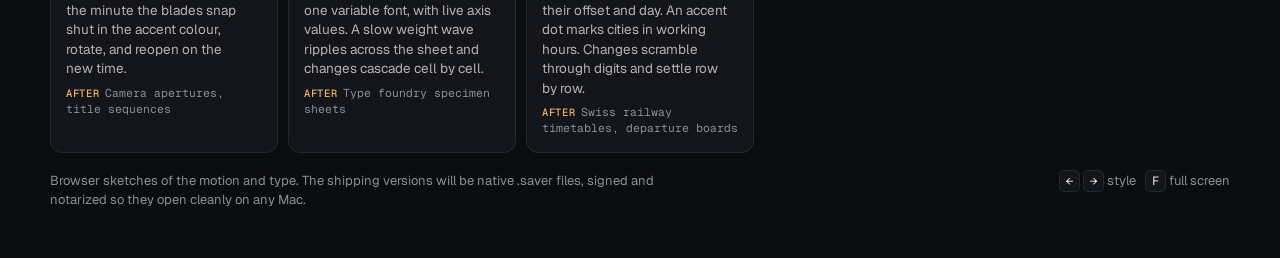
==== commit 93de9612: "PRD and prototype: five more styles (Ticker, Echo, Shutter, Specimen, Board) Merged from the owner's" ====
--- a/reference/prototype.html
+++ b/reference/prototype.html
@@ -138,6 +138,33 @@
 .ps-cap{display:flex;align-items:center;gap:1.4cqw;font:500 1.4cqw/1 var(--f-mono);letter-spacing:.22em;color:var(--muted)}
 .ps-cap::before{content:"";display:block;width:3.2cqw;height:1px;background:currentColor}
 
+
+/* ---------- Round 5 DOM styles ---------- */
+.r3d{--bgA:#17171b;--bgB:#08080a;--ink:#efebe2;--muted:rgba(239,235,226,.45);--rule:rgba(239,235,226,.14);--acc:#f0b35e;
+  position:absolute;inset:0;color:var(--ink);background:radial-gradient(ellipse 85% 75% at 50% 42%,var(--bgA),var(--bgB));overflow:hidden}
+.r3d[data-v="paper"]{--bgA:#f3f0e9;--bgB:#ddd7cb;--ink:#161514;--muted:rgba(22,21,20,.5);--rule:rgba(22,21,20,.16);--acc:#2b4c7e}
+.spec{display:grid;grid-template-rows:auto 1fr;gap:2cqw;padding:4.5cqw 5cqw 4.5cqw}
+.sp-head{display:flex;justify-content:space-between;gap:2cqw;font:500 1.1cqw/1 var(--f-mono);letter-spacing:.22em;color:var(--muted)}
+.sp-grid{display:grid;grid-template-columns:repeat(4,minmax(0,1fr));grid-template-rows:repeat(3,minmax(0,1fr));border-top:1px solid var(--rule);border-left:1px solid var(--rule)}
+.sp-cell{border-right:1px solid var(--rule);border-bottom:1px solid var(--rule);display:flex;flex-direction:column;justify-content:space-between;padding:1.3cqw 1.4cqw 1.1cqw;min-width:0;overflow:hidden}
+.sp-cell .t{display:block;font-family:var(--f-display);font-size:5.2cqw;line-height:1;white-space:nowrap;transition:color .5s}
+.sp-cell .c{font:500 .95cqw/1 var(--f-mono);letter-spacing:.14em;color:var(--muted);white-space:nowrap}
+.sp-cell.hot .t{color:var(--acc)}
+.board{display:grid;grid-template-rows:auto auto 1fr;padding:5cqw 6.5cqw 4.5cqw}
+.bd-head{display:flex;align-items:flex-end;justify-content:space-between;gap:3cqw;padding-bottom:1.6cqw}
+.bd-big{font-family:var(--f-display);font-variation-settings:"wdth" 78,"wght" 800;font-size:15cqw;line-height:.78;letter-spacing:-.01em;font-feature-settings:"tnum"}
+.bd-meta{display:grid;justify-items:end;gap:.9cqw;font:500 1.15cqw/1 var(--f-mono);letter-spacing:.2em;color:var(--muted);text-align:right}
+.bd-meta b{font-weight:500;color:var(--ink)}
+.bd-bar{height:.35cqw;background:var(--rule);margin-bottom:1cqw}
+.bd-bar i{display:block;height:100%;background:var(--acc);transform-origin:0 50%}
+.bd-rows{display:grid;grid-auto-rows:minmax(0,1fr)}
+.bd-row{display:grid;grid-template-columns:1.6cqw minmax(0,1fr) 9cqw 11cqw 20cqw;align-items:center;border-bottom:1px solid var(--rule);gap:1.4cqw}
+.bd-dot{width:.9cqw;height:.9cqw;border-radius:50%;border:1px solid var(--rule)}
+.bd-dot.on{background:var(--acc);border-color:var(--acc)}
+.bd-city{font-family:var(--f-display);font-variation-settings:"wdth" 100,"wght" 620;font-size:3cqw;line-height:1;white-space:nowrap}
+.bd-off,.bd-day{font:500 1.05cqw/1 var(--f-mono);letter-spacing:.16em;color:var(--muted);white-space:nowrap}
+.bd-time{font-family:var(--f-display);font-variation-settings:"wdth" 82,"wght" 760;font-size:3.6cqw;line-height:1;text-align:right;font-feature-settings:"tnum";white-space:nowrap}
+
 @media (prefers-reduced-motion: reduce){
   .flap.go .front,.flap.go .back,.flap.go .front::after,.flap.go .back::after,.flap.go .bottom::after{animation-duration:.01s;animation-delay:0s}
 }
@@ -147,7 +174,7 @@
   <header>
     <div class="brand">
       <h1>Quiet Hours</h1>
-      <p>The eight Quiet Hours styles, running live. Auto finishes follow light and dark mode. Use Next minute and Next hour to see each transition, and watch them full screen.</p>
+      <p>All thirteen Quiet Hours styles, running live. Auto finishes follow light and dark mode. Use Next minute and Next hour to see each transition, and watch them full screen.</p>
     </div>
     <div class="controls" role="group" aria-label="Clock settings">
       <div class="seg" role="group" aria-label="Hour format">
@@ -668,8 +695,193 @@
   }
 };
 
+/* ================= Round 5 ================= */
+const R5V=[{id:'auto',name:'Auto'},{id:'night',name:'Night'},{id:'paper',name:'Paper'}];
+const timeSlots=p=>[p.digits[0],p.digits[1],':',p.digits[2],p.digits[3]];
+
+/* ---------- Ticker ---------- */
+const Ticker={
+  id:'ticker', name:'Ticker',
+  line:'The time and date as one enormous line of type scrolling endlessly, solid time then outlined date, with accent dots between. New minutes arrive from the right. Two small mono tickers run the other way.',
+  insp:'News tickers, stadium ribbon boards',
+  variants:R5V, dark:'night', light:'paper',
+  mount(el,v){
+    const pal=R3_PAL[v]||R3_PAL.night; el.style.background=pal.bg[1];
+    const C=canvasIn(el); const items=[]; let lt=0, seqI=0; const seq=['time','sep','date','sep'];
+    return {
+      frame(p,t){
+        const {ctx,W,H,dpr}=C; if(!W||!H) return; ctx.setTransform(dpr,0,0,dpr,0,0); r3bg(ctx,W,H,pal);
+        const size=H*.46, font=`800 ${size}px Anybody, "Arial Narrow", sans-serif`; ctx.font=font; setStretch(ctx,'condensed');
+        const dt=Math.min(64,t-(lt||t)); lt=t; const sp=reduce?0:W*.06/1000;
+        items.forEach(it=>it.x-=sp*dt); while(items.length&&items[0].x+items[0].w<-W*.05) items.shift();
+        const timeTxt=trimTime(p)+(state.secs?':'+p.sec:''), dateTxt=p.d.toLocaleDateString('en-GB',{weekday:'long',day:'2-digit',month:'short'}).toUpperCase().replace(',','');
+        let endX=items.length?items[items.length-1].x+items[items.length-1].w:W*.06;
+        while(endX<W*1.4){ const type=seq[seqI++%4], txt=type==='time'?timeTxt:type==='date'?dateTxt:''; const w=type==='sep'?size*.62:ctx.measureText(txt).width; items.push({type,txt,x:endX,w}); endX+=w; }
+        const cy=H*.5, base=cy+size*.36;
+        ctx.textAlign='left'; ctx.textBaseline='alphabetic';
+        for(const it of items){ if(it.x>W||it.x+it.w<0) continue;
+          if(it.type==='time'){ ctx.fillStyle=rgbS(pal.ink); ctx.fillText(it.txt,it.x,base); }
+          else if(it.type==='date'){ ctx.strokeStyle=rgbS(pal.ink,.9); ctx.lineWidth=Math.max(1.2,size*.012); ctx.strokeText(it.txt,it.x,base); }
+          else { ctx.fillStyle=pal.accent; ctx.beginPath(); ctx.arc(it.x+it.w/2,cy,size*.085,0,TAU); ctx.fill(); } }
+        const fs=Math.max(9,W*.012); ctx.font=`500 ${fs}px "Geist Mono", ui-monospace, monospace`; ctx.fillStyle=rgbS(pal.ink,.42);
+        const band=('QUIET HOURS  /  '+dateTxt+'  /  '+timeTxt+(state.h24?'':' '+(p.pm?'PM':'AM'))+'  /  ').split('').join(' ')+'   ';
+        const bw=ctx.measureText(band).width||1, o1=((t*sp*.35)%bw+bw)%bw;
+        for(let x=-bw+o1;x<W;x+=bw) ctx.fillText(band,x,H*.11);
+        for(let x=-o1;x<W;x+=bw) ctx.fillText(band,x,H*.92);
+        ctx.fillStyle=pal.rule; ctx.fillRect(0,H*.13,W,1); ctx.fillRect(0,H*.875,W,1);
+      },
+      destroy(){ C.ro.disconnect(); el.style.background=''; }
+    };
+  }
+};
+
+/* ---------- Echo ---------- */
+const Echo={
+  id:'echo', name:'Echo',
+  line:'Big numerals with six outline echoes stacked behind them. The echoes slowly orbit like a moving light to mark the seconds, and on a change the solid numeral moves first while the echoes trail after it one by one.',
+  insp:'Extruded display type, motion trails',
+  variants:R5V, dark:'night', light:'paper',
+  mount(el,v){
+    const pal=R3_PAL[v]||R3_PAL.night; el.style.background=pal.bg[1];
+    const C=canvasIn(el), label=document.createElement('div'); label.className='corner-label'; label.style.color=pal.label; el.appendChild(label);
+    const NL=7, slots=[0,1,2,3,4].map(()=>Array.from({length:NL},()=>({ch:null,old:null,t0:0})));
+    return {
+      frame(p,t){
+        const {ctx,W,H,dpr}=C; if(!W||!H) return; ctx.setTransform(dpr,0,0,dpr,0,0); r3bg(ctx,W,H,pal);
+        const chars=timeSlots(p); let order=0;
+        chars.forEach((c,i)=>{ let ch=false; slots[i].forEach((ly,L)=>{ if(ly.ch===c) return; if(ly.ch!==null&&!reduce){ ly.old=ly.ch; ly.t0=t+L*70+order*110; ch=true; } ly.ch=c; }); if(ch) order++; });
+        const vis=chars.map((c,i)=>({c,i})).filter(o=>o.c!==' '), wOf=c=>c===':'?.32:.66;
+        const units=vis.reduce((a,o)=>a+wOf(o.c),0), S=Math.min(H*.52,W*.8/units), off=S*.024;
+        const a=reduce?Math.PI*.25:Math.PI*.75-((p.s+p.ms/1000)/60)*TAU, ox=Math.cos(a)*off, oy=Math.sin(a)*off;
+        ctx.font=`800 ${S}px Anybody, "Arial Narrow", sans-serif`; setStretch(ctx,'semi-condensed'); ctx.textAlign='center'; ctx.textBaseline='middle';
+        const xs=[]; let x=(W-units*S)/2-ox*(NL-1)/2; vis.forEach(o=>{ xs.push(x+wOf(o.c)*S/2); x+=wOf(o.c)*S; });
+        const cy=H/2+S*.03-oy*(NL-1)/2;
+        for(let L=NL-1;L>=0;L--){
+          vis.forEach((o,j)=>{ const ly=slots[o.i][L], px=xs[j]+ox*L, py=cy+oy*L;
+            const put=(txt,alpha,dy)=>{ if(alpha<=0) return; ctx.globalAlpha=alpha*(L?(1-L/8)*.95:1);
+              if(L){ ctx.strokeStyle=pal.accent; ctx.lineWidth=Math.max(1,S*.007); ctx.strokeText(txt,px,py+dy); } else { ctx.fillStyle=rgbS(pal.ink); ctx.fillText(txt,px,py+dy); } };
+            if(ly.old){ const k=clamp((t-ly.t0)/420,0,1), e=expoIO(k); if(k>=1) ly.old=null; else { put(ly.old,1-e,-e*S*.35); put(ly.ch,e,(1-e)*S*.35); return; } }
+            put(ly.ch,1,0); });
+        }
+        ctx.globalAlpha=1;
+        label.textContent=[state.secs?p.sec:'',ampm(p)].filter(Boolean).join('   ');
+      },
+      destroy(){ C.ro.disconnect(); el.style.background=''; }
+    };
+  }
+};
+
+/* ---------- Shutter ---------- */
+const Shutter={
+  id:'shutter', name:'Shutter',
+  line:'The time sits behind a camera iris whose blade tips frame the corners and breathe slightly. On the minute the blades snap shut in the accent colour, rotate, and reopen on the new time.',
+  insp:'Camera apertures, title sequences',
+  variants:R5V, dark:'night', light:'paper',
+  mount(el,v){
+    const pal=R3_PAL[v]||R3_PAL.night; el.style.background=pal.bg[1];
+    const C=canvasIn(el), label=document.createElement('div'); label.className='corner-label'; label.style.color=pal.label; el.appendChild(label);
+    const rest=v==='paper'?[208,201,187]:[29,30,35], acc=[1,3,5].map(i=>parseInt(pal.accent.slice(i,i+2),16));
+    let shown=null, pend=null, t0=0;
+    return {
+      frame(p,t){
+        const {ctx,W,H,dpr}=C; if(!W||!H) return; ctx.setTransform(dpr,0,0,dpr,0,0); r3bg(ctx,W,H,pal);
+        const txt=trimTime(p);
+        if(shown===null||reduce) shown=txt; else if(txt!==shown&&txt!==pend){ pend=txt; t0=t; }
+        let close=0; if(pend){ const e=t-t0; if(e<380){ const k=e/380; close=k*k*k; } else if(e<540){ close=1; if(e>=460) shown=pend; } else if(e<1240){ const k=(e-540)/700; close=1-(1-Math.pow(2,-10*k)); } else { pend=null; } }
+        const S=Math.min(H*.46,W*.74/(txt.length*.6)); ctx.font=`800 ${S}px Anybody, "Arial Narrow", sans-serif`; setStretch(ctx,'semi-condensed'); ctx.textAlign='center'; ctx.textBaseline='middle';
+        ctx.fillStyle=rgbS(pal.ink); ctx.fillText(shown,W/2,H/2+S*.03);
+        const hd=Math.hypot(W,H)/2, r=hd*.86*(1+(reduce?0:.018*Math.sin(t/1500)))*(1-close), th=(reduce?0:t*.00004)+close*1.1, n=7, cx=W/2, cy=H/2, BIG=hd*4;
+        const V=[...Array(n)].map((_,i)=>[cx+Math.cos(th+i*TAU/n)*r,cy+Math.sin(th+i*TAU/n)*r]);
+        const D=V.map((q,i)=>{ const nx=V[(i+1)%n]; let dx=nx[0]-q[0], dy=nx[1]-q[1]; const m=Math.hypot(dx,dy)||1; if(r<1){ const a=th+i*TAU/n+Math.PI/2+Math.PI/n; return [Math.cos(a),Math.sin(a)]; } return [dx/m,dy/m]; });
+        const far=i=>{ const nx=V[(i+1)%n]; return [nx[0]+D[i][0]*BIG,nx[1]+D[i][1]*BIG]; };
+        const col=rest.map((c,q)=>Math.round(c+(acc[q]-c)*close));
+        for(let i=0;i<n;i++){ const a=V[i], b=V[(i+1)%n], f1=far(i), f0=far((i-1+n)%n), sh=i%2?.9:1;
+          ctx.beginPath(); ctx.moveTo(a[0],a[1]); ctx.lineTo(b[0],b[1]); ctx.lineTo(f1[0],f1[1]); ctx.lineTo(f0[0],f0[1]); ctx.closePath();
+          ctx.fillStyle=`rgb(${col.map(c=>Math.round(c*sh))})`; ctx.fill(); ctx.strokeStyle='rgba(0,0,0,.28)'; ctx.lineWidth=1; ctx.stroke(); }
+        label.textContent=[state.secs?p.sec:'',ampm(p)].filter(Boolean).join('   ');
+      },
+      destroy(){ C.ro.disconnect(); el.style.background=''; }
+    };
+  }
+};
+
+/* ---------- Specimen ---------- */
+const Specimen={
+  id:'specimen', name:'Specimen',
+  line:'The time set twelve times as a type specimen sheet, each cell a different width and weight of one variable font, with live axis values. A slow weight wave ripples across the sheet and changes cascade cell by cell.',
+  insp:'Type foundry specimen sheets',
+  variants:R5V, dark:'night', light:'paper',
+  mount(el,v){
+    const WD=[55,84,114,144], WG=[220,520,820]; let cells='';
+    WG.forEach((g,r)=>WD.forEach((d,c)=>{ cells+=`<div class="sp-cell"><span class="t"></span><span class="c"></span></div>`; }));
+    el.innerHTML=`<div class="r3d spec" data-v="${v}"><div class="sp-head"><span>QUIET HOURS / SPECIMEN / ANYBODY VARIABLE</span><span class="sp-date"></span></div><div class="sp-grid">${cells}</div></div>`;
+    const cs=[...el.querySelectorAll('.sp-cell')].map((n,i)=>({n,t:n.querySelector('.t'),c:n.querySelector('.c'),r:(i/4)|0,col:i%4,v:null,next:null,t0:0,sw:false})), dt=el.querySelector('.sp-date');
+    return {
+      frame(p,t){
+        const txt=trimTime(p), hot=Math.floor(((p.s+p.ms/1000)/60)*12);
+        cs.forEach((c,i)=>{
+          if(c.v===null){ c.v=txt; c.t.textContent=txt; }
+          else if(txt!==c.v&&txt!==c.next){ if(reduce){ c.v=txt; c.t.textContent=txt; } else { c.next=txt; c.t0=t+(c.r*4+c.col)*75; c.sw=false; } }
+          let op=1, dy=0;
+          if(c.next){ const k=(t-c.t0)/460; if(k>=0){ if(k<.5){ op=1-k*2; dy=-k*.5; } else { if(!c.sw){ c.t.textContent=c.next; c.sw=true; } op=Math.min(1,(k-.5)*2); dy=(1-Math.min(1,k))*.25; } if(k>=1){ c.v=c.next; c.next=null; } } }
+          const w=clamp(WG[c.r]+(reduce?0:150*Math.sin(t/1100-(c.r+c.col)*.6)),100,900);
+          c.t.style.fontVariationSettings=`"wght" ${w.toFixed(0)}, "wdth" ${WD[c.col]}`; c.t.style.opacity=op.toFixed(3); c.t.style.transform=`translateY(${dy.toFixed(3)}em)`;
+          c.c.textContent=`WDTH ${WD[c.col]}  ·  WGHT ${Math.round(w)}`; c.n.classList.toggle('hot',i===hot);
+        });
+        dt.textContent=p.d.toLocaleDateString('en-GB',{weekday:'long',day:'2-digit',month:'short'}).toUpperCase().replace(',','')+(state.h24?'':'  '+(p.pm?'PM':'AM'))+(state.secs?'  '+p.sec:'');
+      },
+      destroy(){}
+    };
+  }
+};
+
+/* ---------- Board ---------- */
+const BOARD_CITIES=[['London','Europe/London'],['New York','America/New_York'],['San Francisco','America/Los_Angeles'],['Berlin','Europe/Berlin'],['Tokyo','Asia/Tokyo'],['Sydney','Australia/Sydney'],['Dubai','Asia/Dubai']];
+const Board={
+  id:'board', name:'Board',
+  line:'A Swiss timetable: your time large at the top, world cities ruled in a strict grid below with their offset and day. An accent dot marks cities in working hours. Changes scramble through digits and settle row by row.',
+  insp:'Swiss railway timetables, departure boards',
+  variants:R5V, dark:'night', light:'paper',
+  mount(el,v){
+    let tz='UTC'; try{ tz=Intl.DateTimeFormat().resolvedOptions().timeZone||'UTC'; }catch(e){}
+    const localCity=(tz.split('/').pop()||'Local').replace(/_/g,' ').replace('Calcutta','Kolkata');
+    const cities=BOARD_CITIES.filter(c=>c[1]!==tz).slice(0,6);
+    el.innerHTML=`<div class="r3d board" data-v="${v}"><div class="bd-head"><div class="bd-big"></div><div class="bd-meta"><b>${localCity.toUpperCase()}</b><span class="bd-date"></span><span class="bd-sub"></span></div></div><div class="bd-bar"><i></i></div><div class="bd-rows">${cities.map(c=>`<div class="bd-row"><i class="bd-dot"></i><span class="bd-city">${c[0]}</span><span class="bd-off"></span><span class="bd-day"></span><span class="bd-time"></span></div>`).join('')}</div></div>`;
+    const big=el.querySelector('.bd-big'), date=el.querySelector('.bd-date'), sub=el.querySelector('.bd-sub'), bar=el.querySelector('.bd-bar i');
+    const rows=[...el.querySelectorAll('.bd-row')].map((n,i)=>({n,dot:n.querySelector('.bd-dot'),off:n.querySelector('.bd-off'),day:n.querySelector('.bd-day'),time:n.querySelector('.bd-time'),tz:cities[i][1],target:null,t0:0}));
+    const head={time:big,target:null,t0:0};
+    let key='';
+    const fmt=(d,zone)=>{ const o={timeZone:zone,hour:'numeric',minute:'2-digit',hour12:!state.h24}; if(state.h24) o.hourCycle='h23'; const parts=new Intl.DateTimeFormat('en-US',o).formatToParts(d); const g=k=>(parts.find(x=>x.type===k)||{}).value||''; let h=g('hour'); if(state.h24) h=h.padStart(2,'0'); return {t:h+':'+g('minute'),ap:g('dayPeriod')}; };
+    const ymd=(d,zone)=>new Intl.DateTimeFormat('en-CA',{timeZone:zone,year:'numeric',month:'2-digit',day:'2-digit'}).format(d);
+    const hourIn=(d,zone)=>+new Intl.DateTimeFormat('en-US',{timeZone:zone,hour:'numeric',hourCycle:'h23'}).format(d);
+    const offMin=(d,zone)=>{ const a=new Date(d.toLocaleString('en-US',{timeZone:zone})), b=new Date(d.toLocaleString('en-US',{timeZone:tz})); return Math.round((a-b)/60000); };
+    const scramble=(obj,t,i)=>{ if(!obj.target) return; const e=t-obj.t0; if(e<0) return; const s=obj.target; let out='';
+      for(let j=0;j<s.length;j++){ const ch=s[j]; out+=(/\d/.test(ch)&&e<160+j*70&&!reduce)?String((Math.random()*10)|0):ch; }
+      obj.time.textContent=out; if(e>160+s.length*70||reduce){ obj.time.textContent=s; obj.target=null; } };
+    return {
+      frame(p,t){
+        const k=p.digits+state.h24;
+        if(k!==key){ const first=!key; key=k; const d=p.d, lf=fmt(d,tz);
+          head.target=lf.t; head.t0=first?t-9999:t;
+          sub.textContent=(state.h24?'':lf.ap+'  ·  ')+'UTC'+(()=>{ const m=-d.getTimezoneOffset(); return (m>=0?'+':'-')+Math.floor(Math.abs(m)/60)+(Math.abs(m)%60?':'+pad(Math.abs(m)%60):''); })();
+          date.textContent=d.toLocaleDateString('en-GB',{weekday:'long',day:'2-digit',month:'long'}).toUpperCase().replace(',','');
+          const today=ymd(d,tz);
+          rows.forEach((r,i)=>{ const f=fmt(d,r.tz), om=offMin(d,r.tz), dd=ymd(d,r.tz);
+            r.target=f.t+(state.h24?'':' '+f.ap); r.t0=first?t-9999:t+120+i*90;
+            r.off.textContent=(om>=0?'+':'−')+Math.floor(Math.abs(om)/60)+'h'+(Math.abs(om)%60?' '+(Math.abs(om)%60)+'m':'');
+            r.day.textContent=dd>today?'TOMORROW':dd<today?'YESTERDAY':'TODAY';
+            const hr=hourIn(d,r.tz); r.dot.classList.toggle('on',hr>=9&&hr<18); });
+        }
+        scramble(head,t,0); rows.forEach((r,i)=>scramble(r,t,i+1));
+        bar.style.transform=`scaleX(${((p.s+p.ms/1000)/60).toFixed(4)})`;
+      },
+      destroy(){}
+    };
+  }
+};
+
 /* ================= app ================= */
-const STYLES=[Hinge,Chorus,Breath,Lumen,Prose,Slice,Poster,Module];
+const STYLES=[Hinge,Chorus,Breath,Lumen,Prose,Slice,Poster,Module,Ticker,Echo,Shutter,Specimen,Board];
 const screen=document.getElementById('screen'), device=document.getElementById('device'), list=document.getElementById('styles'), finish=document.getElementById('finish');
 list.innerHTML=STYLES.map(s=>`<button type="button" class="card" id="card-${s.id}" data-id="${s.id}" aria-pressed="false"><span class="nm">${s.name}${s.isNew?'<span class="tag">New</span>':''}</span><span class="ln">${s.line}</span><span class="insp"><b>After</b>${s.insp}</span></button>`).join('');
 let active=null, S=null;
